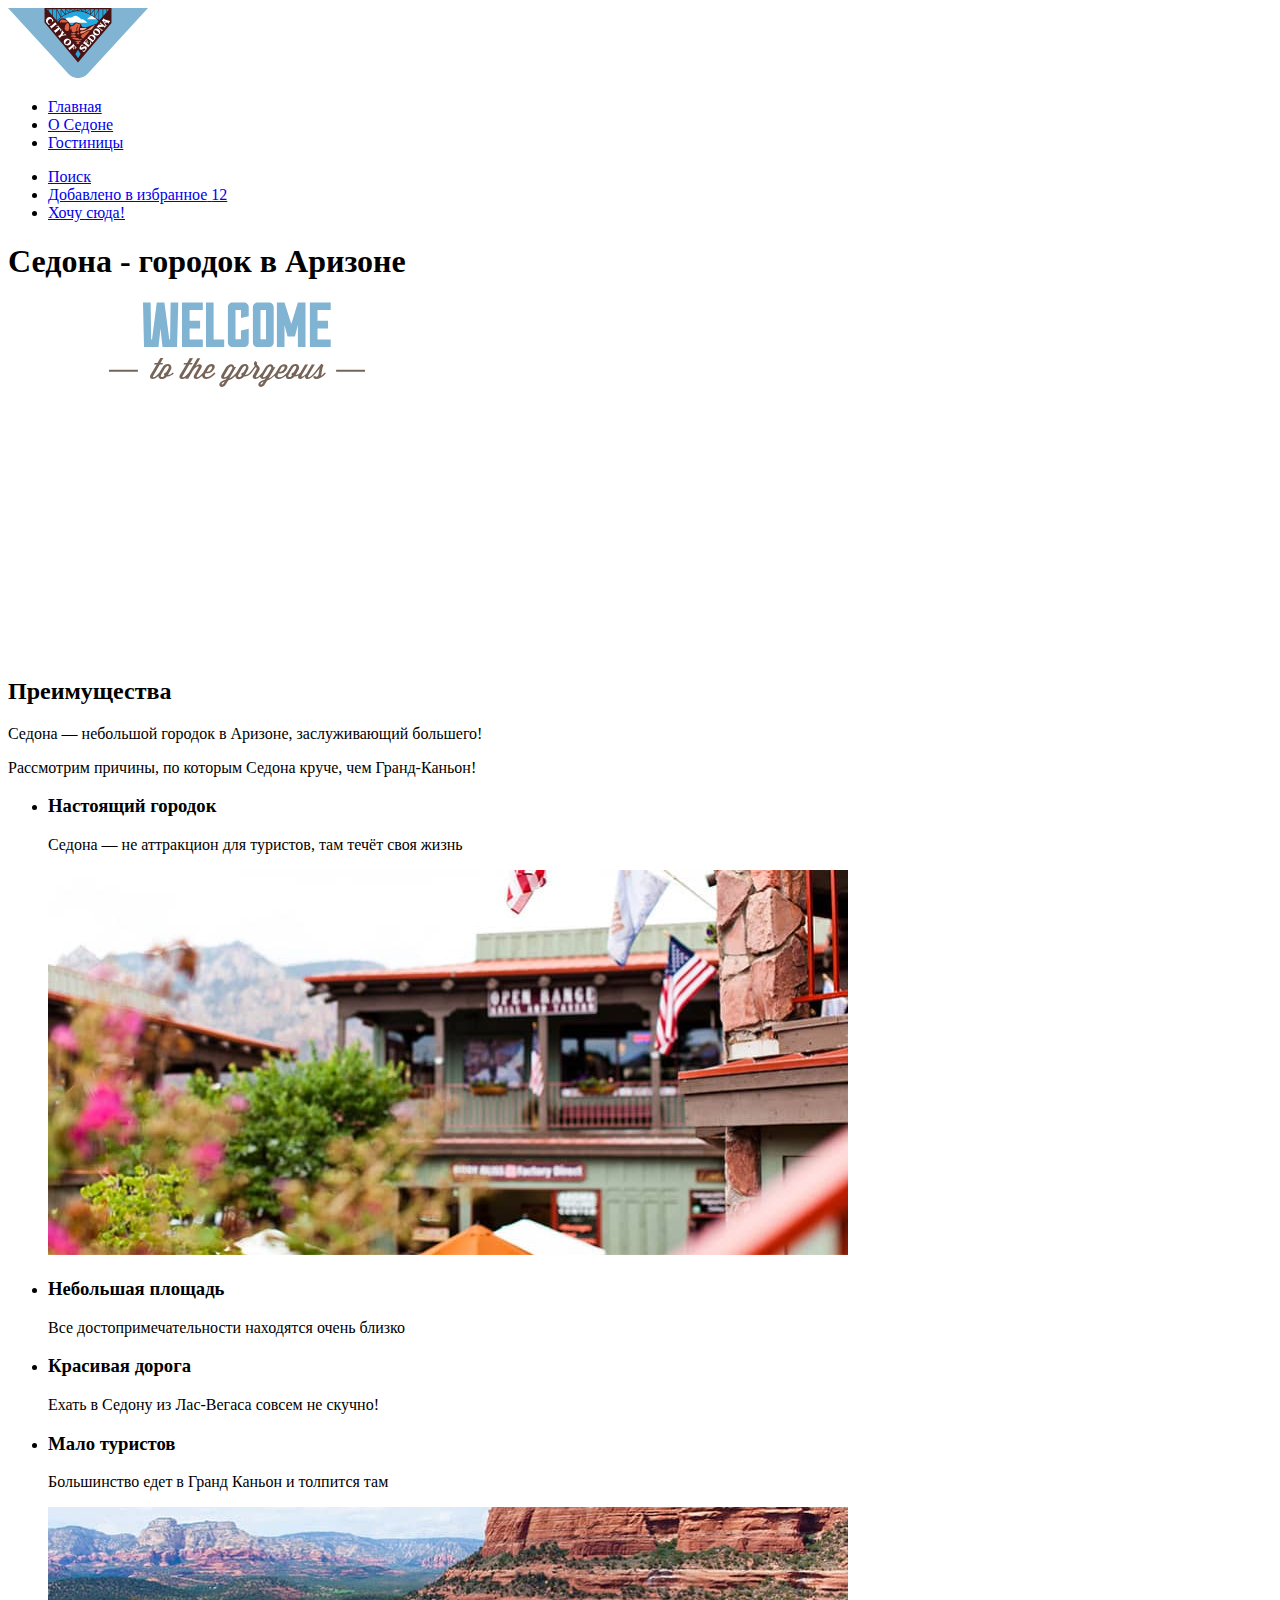
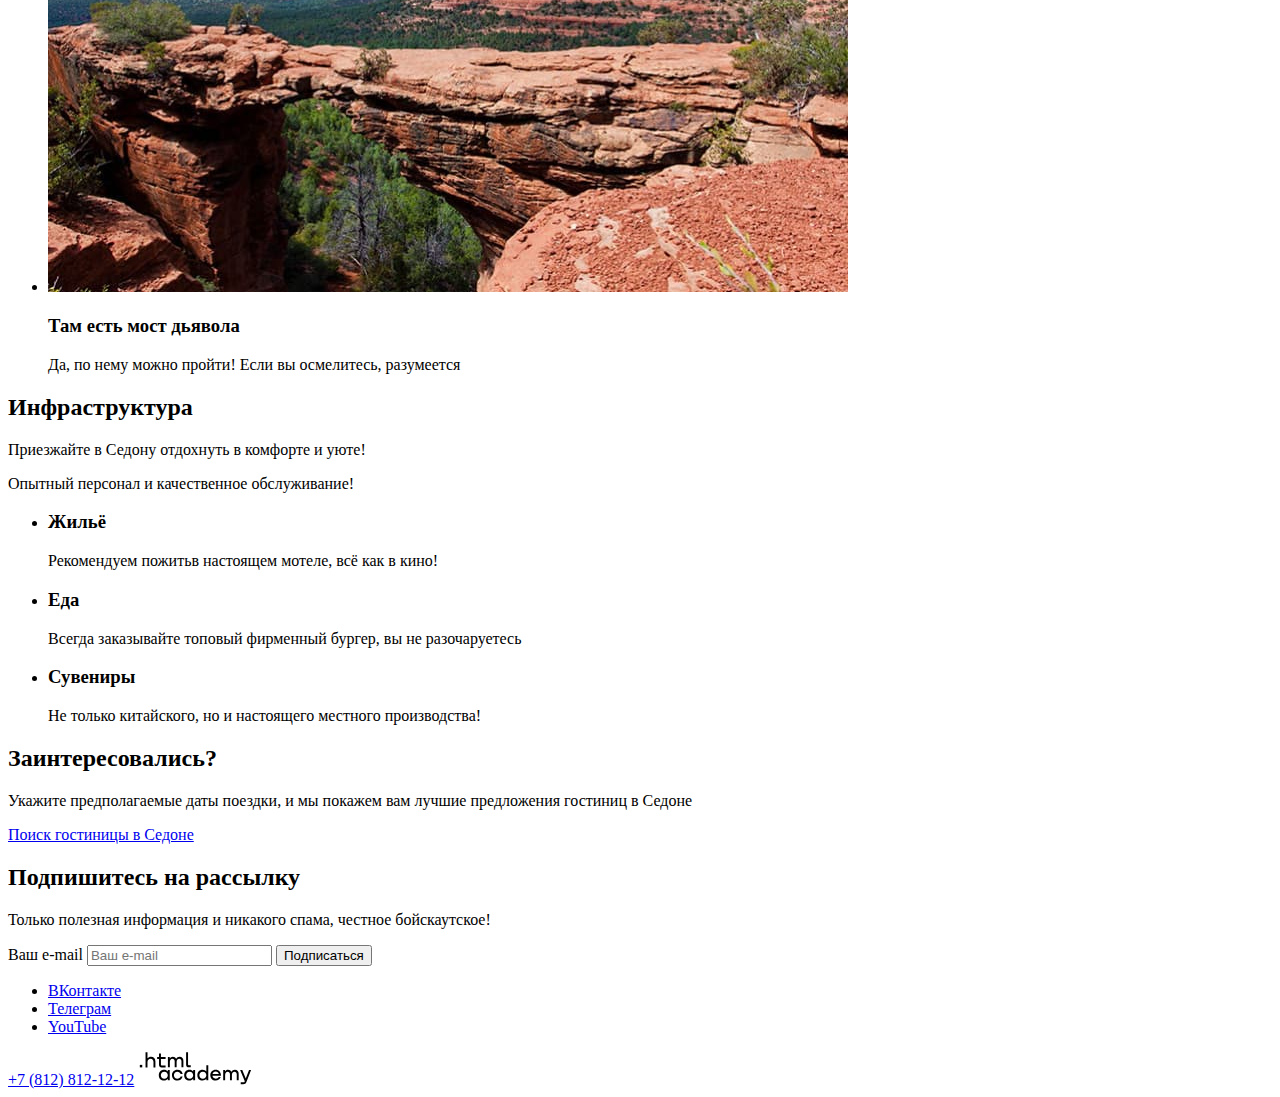
==== index.html @ 32f65b1a "Добавление изображений и исправление ошибок в коде" ====
<!DOCTYPE html>
<html lang="ru">
  <head>
    <meta charset="utf-8">
    <title>HTML Academy: Седона</title>
  </head>
  <body>
    <header class="page-header" data-test="header">
      <nav class="navigation">
        <a class="navigation-logo" href="index.html">
          <img class="page-header-logo" src="images/logo/cityofsedona.svg" width="140" height="70.05" alt="Логотип Седона">
        </a>
        <ul class="navigation-list">
          <li class="navigation-item">
            <a class="navigation-link navigation-link-current" href="#">Главная</a>
          </li>
          <li class="navigation-item">
            <a class="navigation-link" href="#">О Седоне</a>
          </li>
          <li class="navigation-item">
            <a class="navigation-link" href="catalog.html">Гостиницы</a>
          </li>
        </ul>
        <ul class="navigation-list navigation-users">
          <li class="navigation-item">
            <a class="navigation-link" href="#">
              <span class="visually-hidden">Поиск</span></a>
          </li>
          <li class="navigation-item">
            <a class="navigation-link" href="#">
              <span class="visually-hidden">Добавлено в избранное</span>
              <span class="navigation-like">12</span>
            </a>
          </li>
          <li class="navigation-item">
            <a class="button navigation-button" href="#">Хочу сюда!</a>
          </li>
        </ul>
      </nav>
    </header>
    <main class="main-index" data-test="main">
      <section class="hero">
        <h1 class="visually-hidden">Седона - городок в Аризоне</h1>
        <img class="logo" src="images/logo/welcome.svg" width="458" height="352" alt="Welcome to the gorgeous Sedona'Because the Grand Canyon sucks'">
      </section>
      <section class="advantages" data-test="advantages">
        <h2 class="visually-hidden">Преимущества</h2>
        <p class="lead">Седона — небольшой городок в Аризоне, заслуживающий большего!</p>
        <p>Рассмотрим причины, по которым Седона круче, чем Гранд-Каньон!</p>
        <ul class="advantages-list">
          <li class="advantages-item advantages-item-img">
            <h3 class="advantages-title">Настоящий городок</h3>
            <p class="advantages-description">Седона — не аттракцион для туристов, там течёт своя жизнь</p>
            <img class="advantages-img" src="images/main/buildsandmountains.jpg" width="800" height="385" alt="Здания на фоне гор">
          </li>
          <li class="advantages-item">
            <h3 class="advantages-title">Небольшая площадь</h3>
            <p class="advantages-description">Все достопримечательности находятся очень близко</p>
          </li>
          <li class="advantages-item">
            <h3 class="advantages-title">Красивая дорога</h3>
            <p class="advantages-description">Ехать в Седону из Лас-Вегаса совсем не скучно!</p>
          </li>
          <li class="advantages-item">
            <h3 class="advantages-title">Мало туристов</h3>
            <p class="advantages-description">Большинство едет в Гранд Каньон и толпится там</p>
          </li>
          <li class="advantages-item advantages-item-img">
            <img class="advantages-img" src="images/main/devilbridge.jpg" width="800" height="385" alt="Мост дьявола в Седоне">
            <h3 class="advantages-title">Там есть мост дьявола</h3>
            <p class="advantages-description">Да, по нему можно пройти! Если вы осмелитесь, разумеется</p>
          </li>
        </ul>
      </section>
      <section class="infrastructure">
        <h2 class="visually-hidden">Инфраструктура</h2>
        <p class="lead">Приезжайте в Седону отдохнуть в комфорте и уюте!</p>
        <p>Опытный персонал и качественное обслуживание!</p>
        <ul class="infrastructure-list">
          <li class="infrastructure-item">
            <h3 class="infrastructure-title">Жильё</h3>
            <p class="infrastructure-description">Рекомендуем пожитьв настоящем мотеле, всё как в кино!</p>
          </li>
          <li class="infrastructure-item">
            <h3 class="infrastructure-title">Еда</h3>
            <p class="infrastructure-description">Всегда заказывайте топовый фирменный бургер, вы не разочаруетесь</p>
          </li>
          <li class="infrastructure-item">
            <h3 class="infrastructure-title">Сувениры</h3>
            <p class="infrastructure-description">Не только китайского, но и настоящего местного производства!</p>
          </li>
        </ul>
      </section>
      <section class="search-hotel" id="search" data-test="search">
        <h2 class="search-title">Заинтересовались?</h2>
        <p class="search-descripton">Укажите предполагаемые даты поездки, и мы покажем вам лучшие предложения гостиниц в
          Седоне</p>
        <a class="button search-hotel-button" href="#">Поиск гостиницы в Седоне</a>
      </section>
      <section class="newsletter" data-test="subscribe">
        <h2 class="newsletter-title">Подпишитесь на рассылку</h2>
        <p class="newsletter-description">Только полезная информация и никакого спама, честное бойскаутское!</p>
        <form class="newsletter-form" action="#" method="post">
          <label class="visually-hidden" for="newsletter-email">Ваш e-mail</label>
          <input class="field" placeholder="Ваш e-mail" type="email" name="newsletter-email" id="newsletter-email"
            required>
          <button class="button newsletter-button" type="submit"> Подписаться
          </button>
        </form>
      </section>
    </main>
    <footer class="page-footer" data-test="footer">
      <ul class="social-list">
        <li class="social-item">
          <a class="button" href="https://vk.com/htmlacademy">
            <span class="visually-hidden">ВКонтакте</span>
          </a>
        </li>
        <li class="social-item">
          <a class="button" href="https://t.me/htmlacademy">
            <span class="visually-hidden">Телеграм</span>
          </a>
        </li>
        <li class="social-item">
          <a class="button" href="https://www.youtube.com/user/htmlacademyru">
            <span class="visually-hidden">YouTube</span>
          </a>
        </li>
      </ul>
      <a class="number-phone" href="tel:88128121212">+7 (812) 812-12-12</a>
      <a href="https://htmlacademy.ru/"><img class="logo-img" src="images/HTML Academy.svg" width="114.9" height="32.9" alt="Логотип html academy"></a>
    </footer>
  </body>
</html>
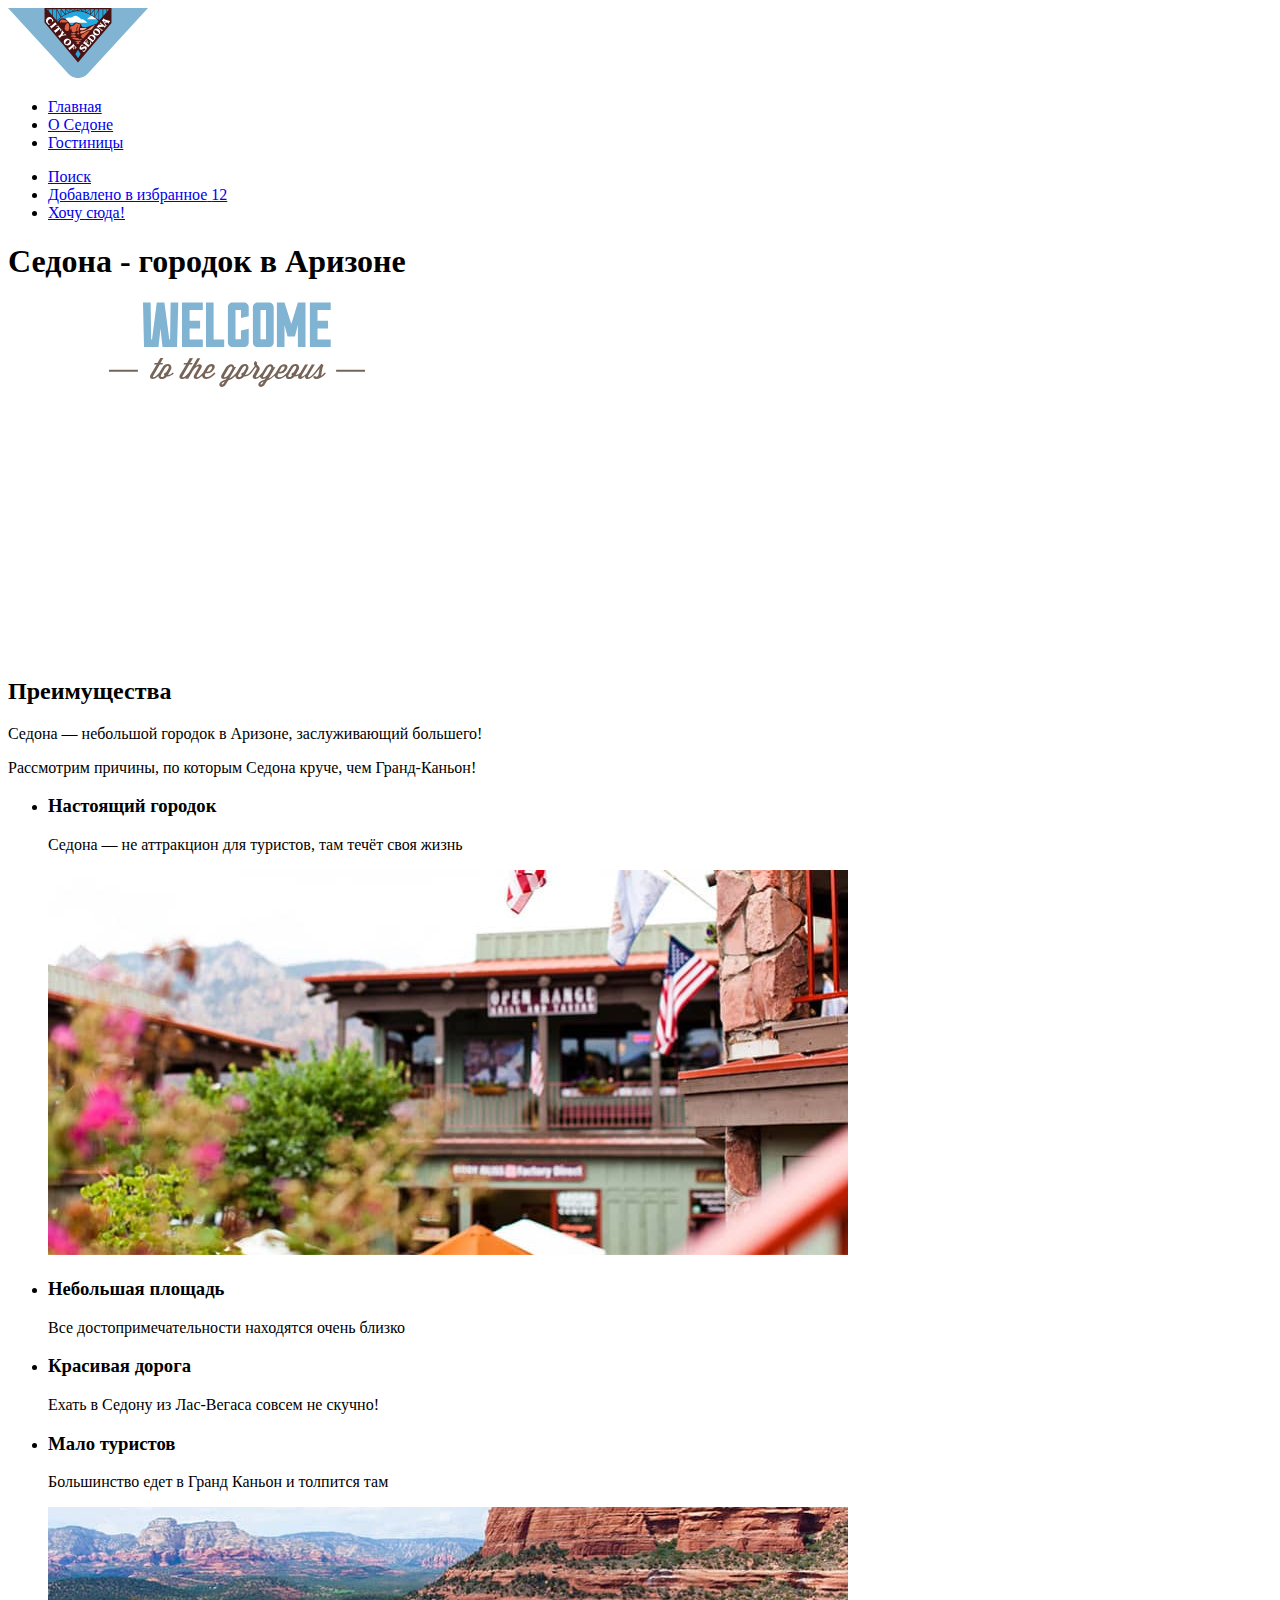
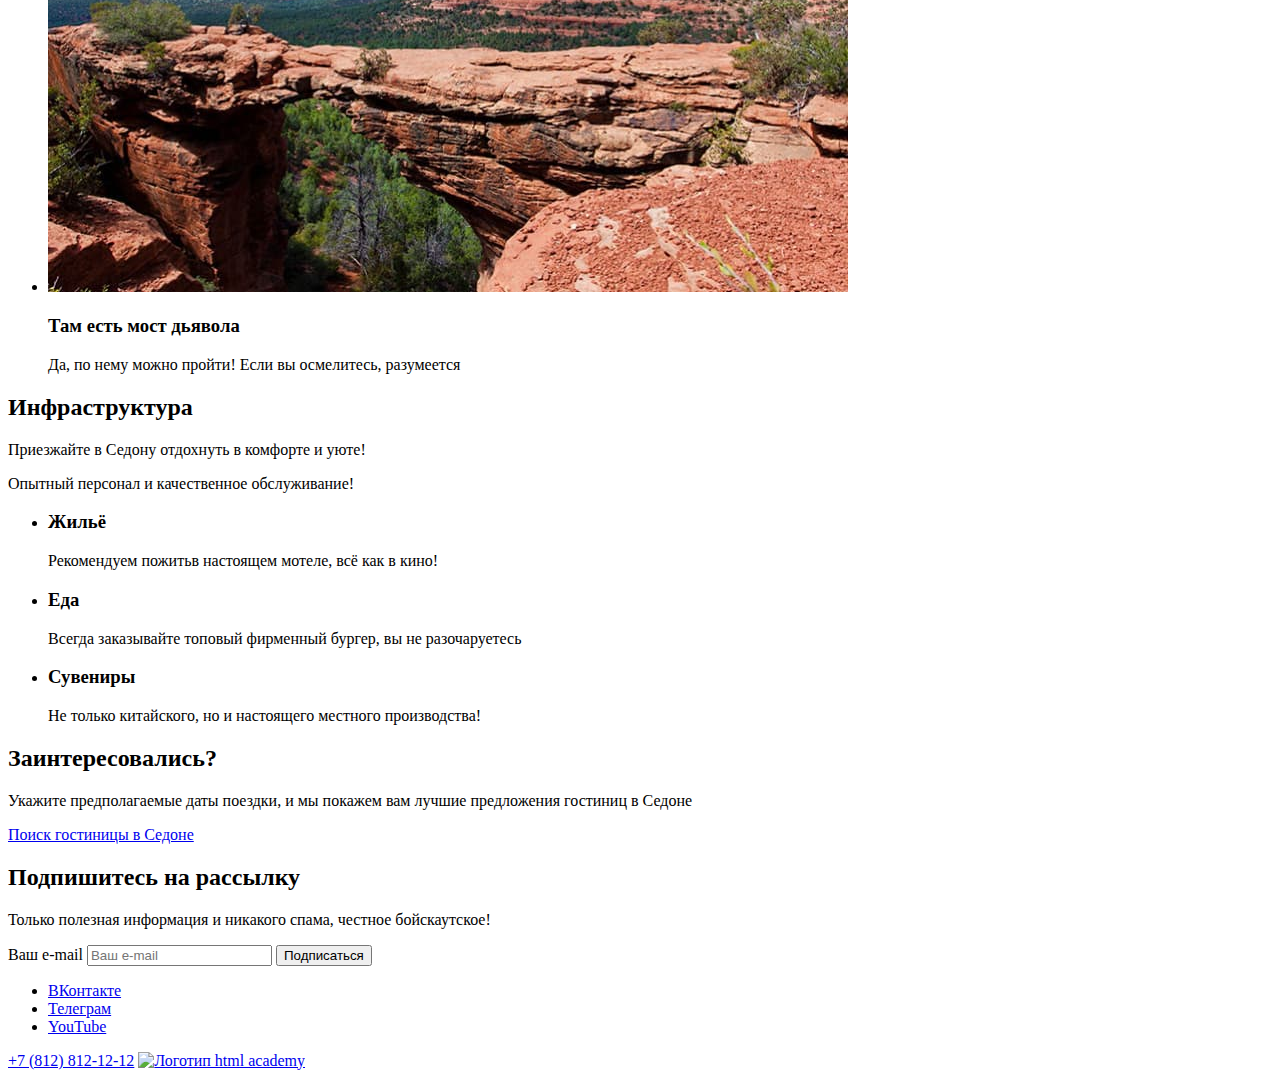
==== commit d8ebb4c9: "исправление наименования изображений в коде" ====
--- a/index.html
+++ b/index.html
@@ -8,7 +8,7 @@
     <header class="page-header" data-test="header">
       <nav class="navigation">
         <a class="navigation-logo" href="index.html">
-          <img class="page-header-logo" src="images/logo/cityofsedona.svg" width="140" height="70.05" alt="Логотип Седона">
+          <img class="page-header-logo" src="images/logo/cityofsedona.svg" width="140" height="70" alt="Логотип Седона">
         </a>
         <ul class="navigation-list">
           <li class="navigation-item">
@@ -128,7 +128,7 @@
         </li>
       </ul>
       <a class="number-phone" href="tel:88128121212">+7 (812) 812-12-12</a>
-      <a href="https://htmlacademy.ru/"><img class="logo-img" src="images/HTML Academy.svg" width="114.9" height="32.9" alt="Логотип html academy"></a>
+      <a href="https://htmlacademy.ru/"><img class="logo-img" src="images/html academy.svg" width="115" height="33" alt="Логотип html academy"></a>
     </footer>
   </body>
 </html>
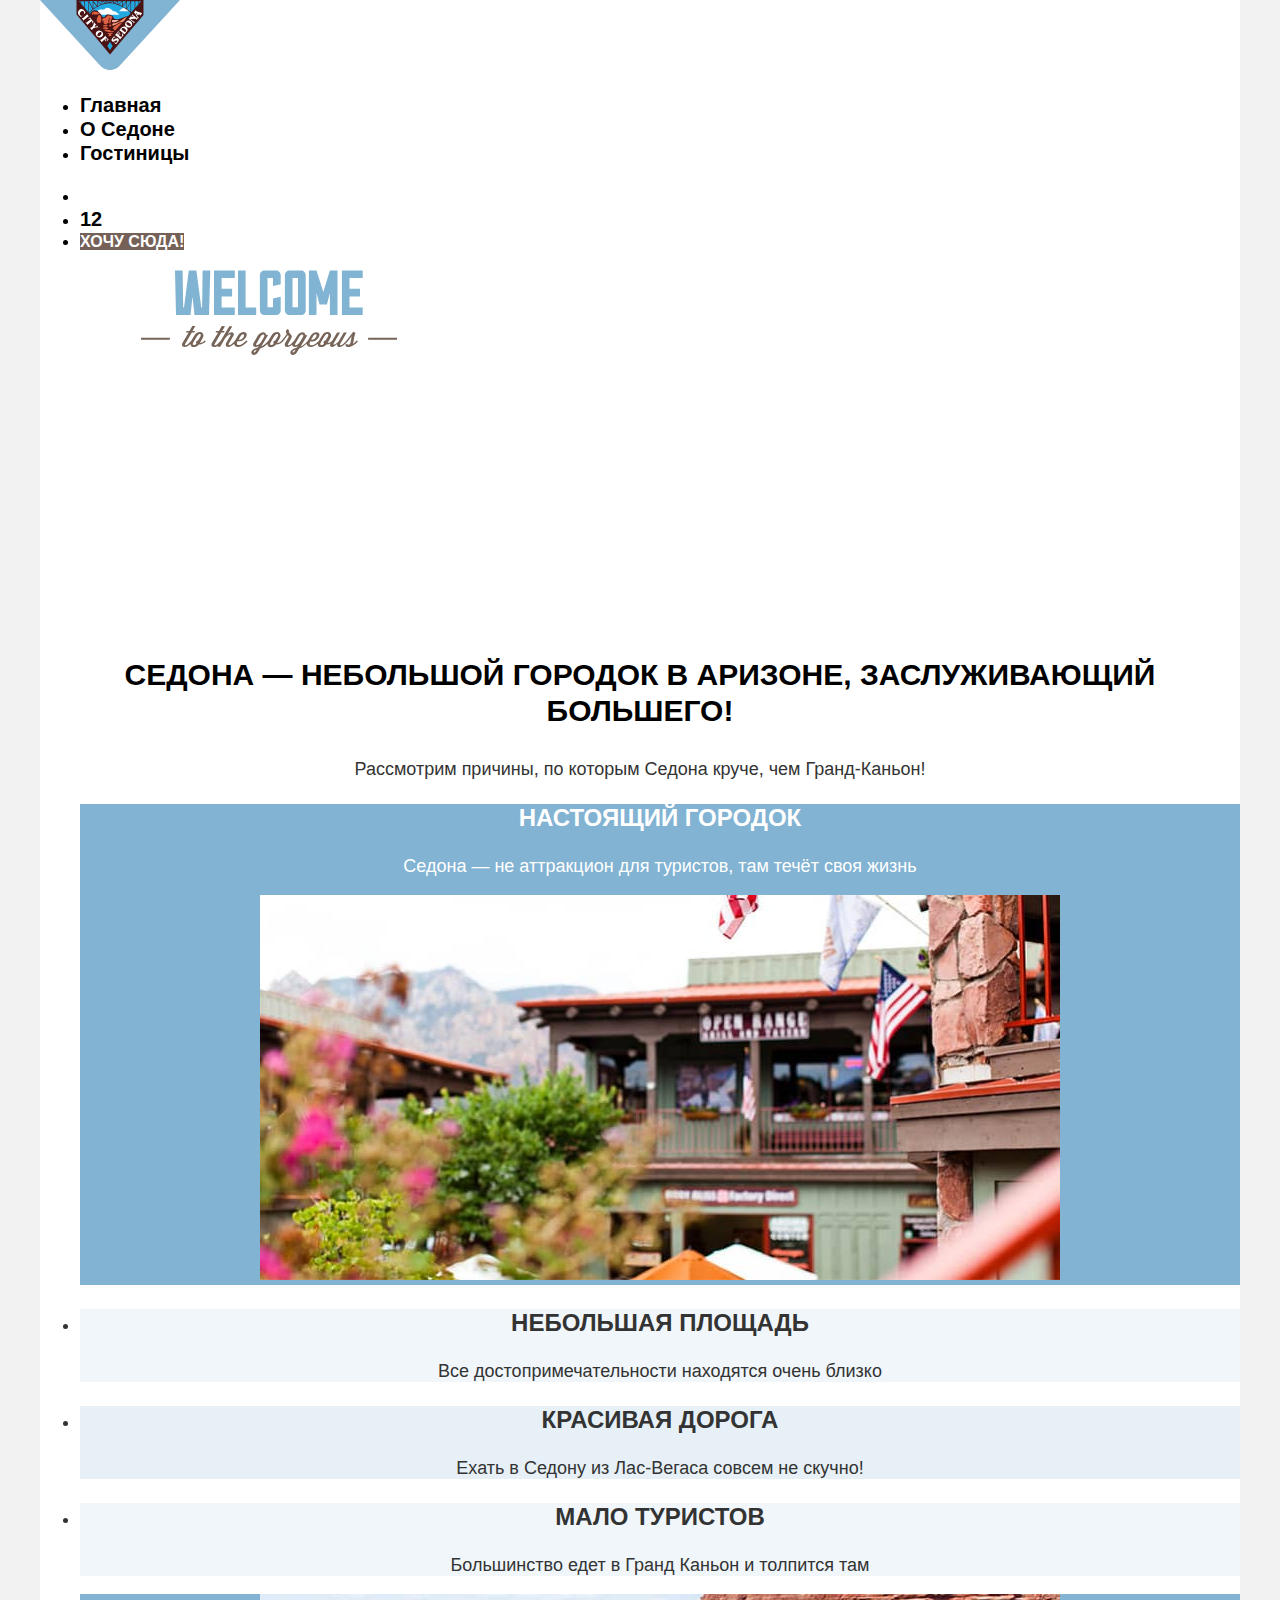
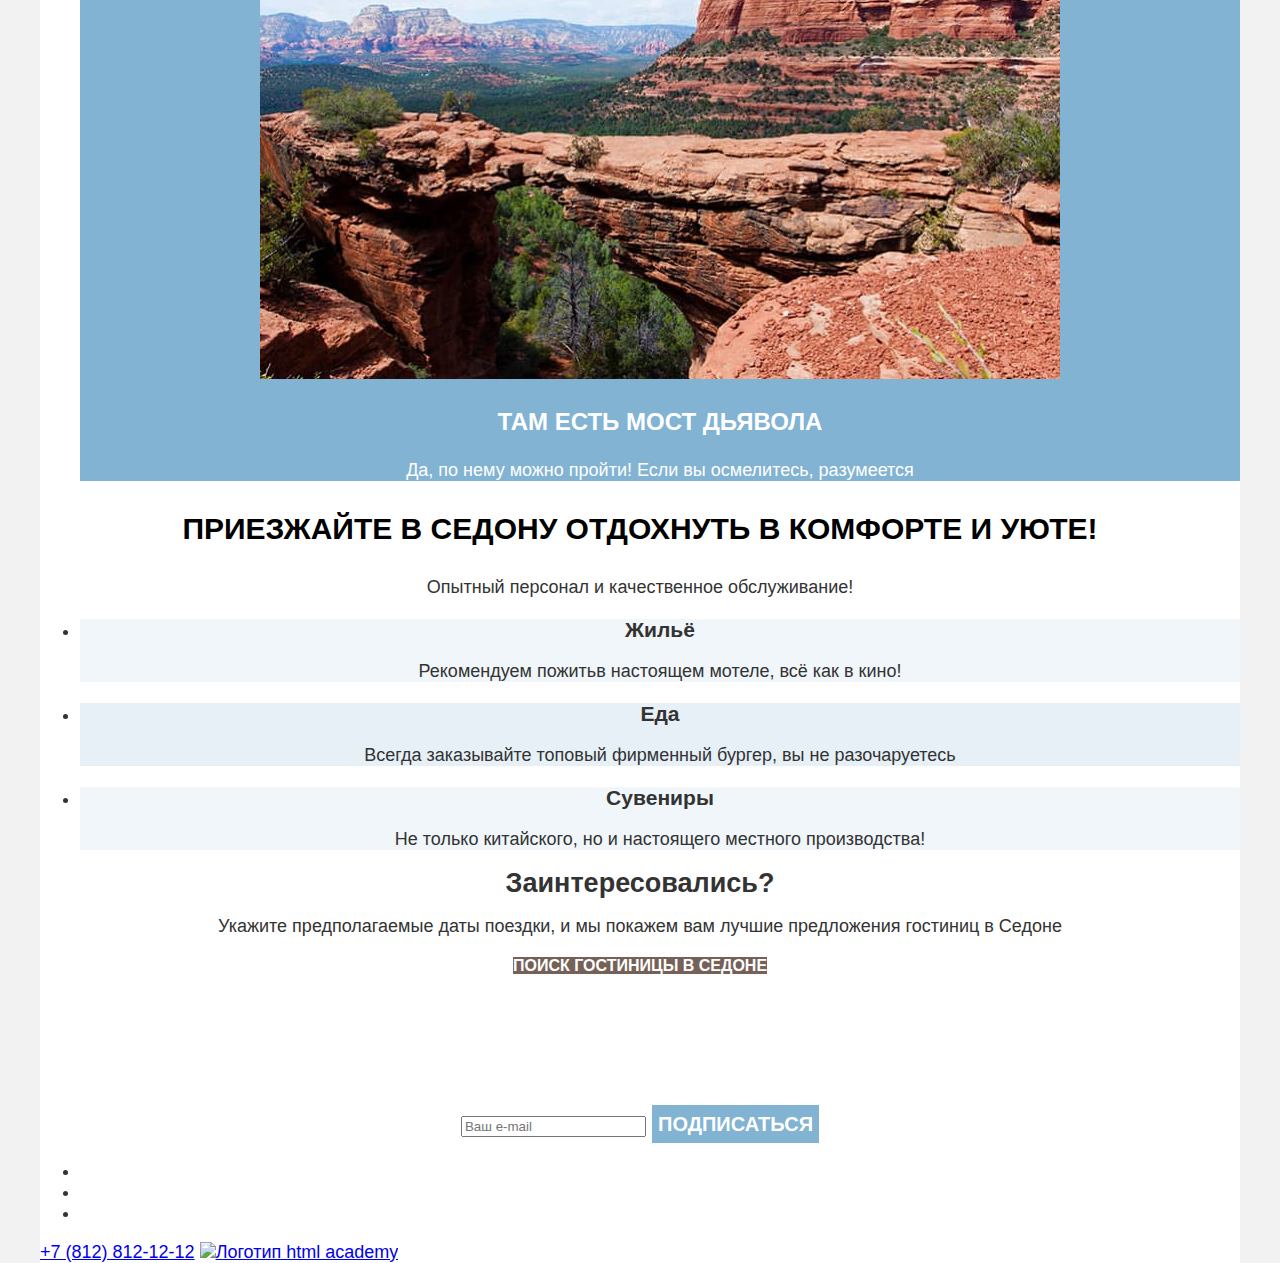
==== commit 78beb483: "Добавлены исправления в стили" ====
--- a/index.html
+++ b/index.html
@@ -3,8 +3,10 @@
   <head>
     <meta charset="utf-8">
     <title>HTML Academy: Седона</title>
+    <link rel="stylesheet" href="styles/style.css">
   </head>
   <body>
+    <div class="container">
     <header class="page-header" data-test="header">
       <nav class="navigation">
         <a class="navigation-logo" href="index.html">
@@ -12,7 +14,7 @@
         </a>
         <ul class="navigation-list">
           <li class="navigation-item">
-            <a class="navigation-link navigation-link-current" href="#">Главная</a>
+            <a class="navigation-link navigation-link-current" href="index.html">Главная</a>
           </li>
           <li class="navigation-item">
             <a class="navigation-link" href="#">О Седоне</a>
@@ -97,8 +99,8 @@
           Седоне</p>
         <a class="button search-hotel-button" href="#">Поиск гостиницы в Седоне</a>
       </section>
-      <section class="newsletter" data-test="subscribe">
-        <h2 class="newsletter-title">Подпишитесь на рассылку</h2>
+      <section class="newsletter newsletter-images" data-test="subscribe">
+        <h2 class="newsletter-title ">Подпишитесь на рассылку</h2>
         <p class="newsletter-description">Только полезная информация и никакого спама, честное бойскаутское!</p>
         <form class="newsletter-form" action="#" method="post">
           <label class="visually-hidden" for="newsletter-email">Ваш e-mail</label>
@@ -130,5 +132,6 @@
       <a class="number-phone" href="tel:88128121212">+7 (812) 812-12-12</a>
       <a href="https://htmlacademy.ru/"><img class="logo-img" src="images/html academy.svg" width="115" height="33" alt="Логотип html academy"></a>
     </footer>
+  </div>
   </body>
 </html>
--- a/styles/style.css
+++ b/styles/style.css
@@ -0,0 +1,460 @@
+@font-face {
+  font-family: "PT Sans";
+  font-style: normal;
+  font-weight: 400;
+  src: url(../fonts/ptsans-400.woff2) format("woff2");
+  font-display: swap;
+}
+
+@font-face {
+  font-family: "PT Sans";
+  font-style: normal;
+  font-weight: 700;
+  src: url(../fonts/ptsans-700.woff2) format("woff2");
+  font-display: swap;
+}
+
+html {
+  height: 100%;
+}
+
+body {
+  font-family: "PT Sans", sans-serif;
+  margin: 0;
+  font-size: 18px;
+  line-height: 21px;
+  color: #333333;
+  background-color: #F2F2F2;
+}
+
+.container {
+  background-color: #FFFFFF;
+  margin: 0 auto;
+  width: 1200px;
+  display: flex;
+  flex-direction: column;
+  min-height: 100%;
+}
+
+.visually-hidden{
+  display: none;
+}
+
+.main-container {
+  flex-grow: 1;
+}
+
+.page-header {
+  color: #000000;
+}
+
+.navigation-link {
+  font-size: 20px;
+  line-height: 24px;
+  font-weight: 700;
+  text-align: center;
+  text-decoration: none;
+  color: inherit;
+}
+
+
+.hero {
+  color:#333333;
+  background-color: #FFFFFF;
+  background-image: url("../images/main/index-background.jpg");
+  background-size: 100% auto;
+  background-repeat: no-repeat;
+}
+
+.advantages-list {
+  text-align: center;
+}
+
+.advantages-title {
+  font-size: 24px;
+  line-height: 28px;
+  font-weight: 700;
+  text-transform: uppercase;
+}
+
+.lead {
+  font-size: 30px;
+  line-height: 36px;
+  font-weight: 700;
+  text-align: center;
+  color: #000000;
+  text-transform: uppercase;
+}
+
+.advantages {
+  text-align: center;
+}
+
+
+.advantages-item:nth-child(even) {
+  background-color: #83B3D31F;
+}
+
+.advantages-item:nth-child(3n) {
+  background-color: #83B3D333;
+}
+
+.advantages-item-img {
+  color:#FFFFFF;
+  background-color: #82B3D3;
+}
+
+.advantages-title {
+  text-transform: uppercase;
+}
+
+.infrastructure {
+  text-align: center;
+}
+
+.infrastructure-item:nth-child(odd) {
+  background-color: #83B3D31F;
+}
+
+.infrastructure-item:nth-child(even) {
+  background-color: #83B3D333;
+}
+
+.search-hotel {
+  text-align: center;
+}
+
+.search-hotel-button {
+  font-size: 20px;
+  line-height: 36px;
+  font-weight: 700;
+  text-align: center;
+  color: #FFFFFF;
+  background-color: #756157;
+  text-decoration: none;
+  text-transform: uppercase;
+}
+
+.newsletter {
+  color: #000000;
+  font-size: 22px;
+  line-height: 26px;
+  font-weight: 400;
+  text-align: center;
+  }
+
+.newsletter-images {
+  color: #FFFFFF;
+  background-color: #FFFFFF;
+  background-image: url("../images/main/subscribe.jpg");
+  background-size: 100% auto;
+  background-repeat: no-repeat;
+}
+
+.button {
+  font-size: 16px;
+  line-height: 20px;
+  font-weight: 700;
+  text-align: center;
+  text-transform: uppercase;
+  color: #FFFFFF;
+  background-color: #756157;
+  text-decoration: none;
+}
+
+.newsletter-button {
+  font-family: "PT Sans", sans-serif;
+  font-size: 20px;
+  line-height: 36px;
+  font-weight: 700;
+  text-align: center;
+  color: #FFFFFF;
+  background-color: #82B3D3;
+  text-decoration: none;
+  border: #82B3D3;
+  text-transform: uppercase;
+}
+
+.main-inner {
+  background-image: url("../images/main/blurheadersedona.jpg");
+  background-color: #FFFFFF;
+  background-size: 100% auto;
+  background-repeat: no-repeat;
+}
+
+.inner-header-title {
+  font-size: 60px;
+  line-height: 78px;
+  font-weight: 700;
+  text-align: left;
+  color: #FFFFFF;
+}
+
+.breadcrumbs {
+  font-size: 16px;
+  color: #FFFFFF;
+}
+
+.catalog-filter-title {
+  font-size: 20px;
+  line-height: 24px;
+  font-weight: 700;
+  color: #FFFFFF;
+}
+
+.catalog-filter-list {
+  line-height: 23px;
+  font-weight: 400;
+  color: #FFFFFF;
+}
+
+.catalog-button-submit {
+  font-family: "PT Sans", sans-serif;
+  font-size: 16px;
+  line-height: 20px;
+  font-weight: 700;
+  text-align: center;
+  color: #FFFFFF;
+  background-color: #82B3D3;
+  text-transform: uppercase;
+  border: 0;
+}
+
+.catalog-button-reset {
+  font-family: "PT Sans", sans-serif;
+  background: none;
+  border: 0px;
+}
+
+.select-control {
+  font-family: "PT Sans", sans-serif;
+  font-size: 18px;
+  line-height: 21px;
+  font-weight: 400;
+  color: #333333;
+  background-color: #FFFFFF;
+}
+
+.catalog-products-title {
+  font-size: 30px;
+  line-height: 36px;
+  font-weight: 700;
+  color: #000000;
+  text-transform: uppercase;
+}
+
+.product-card-link {
+  font-size: 24px;
+  line-height: 28px;
+  font-weight: 700;
+  color: #000000;
+  text-decoration: none;
+}
+
+.product-card-button {
+  font-size: 16px;
+  line-height: 20px;
+  font-weight: 700;
+  text-align: center;
+  text-transform: uppercase;
+  color: #FFFFFF;
+  background-color: #756157;
+  text-decoration: none;
+}
+
+.button-favorite {
+  font-family: "PT Sans", sans-serif;
+  font-size: 16px;
+  line-height: 20px;
+  font-weight: 700;
+  text-align: center;
+  text-transform: uppercase;
+  color: #FFFFFF;
+  background-color: #82B3D3;
+  text-decoration: none;
+  border: 0;
+}
+
+.product-card-rating {
+  font-size: 16px;
+  line-height: 20px;
+  text-transform: uppercase;
+  text-align: right;
+  background-color: #F2F2F2;
+  text-decoration: none;
+  border: 0;
+}
+
+.pagination-link {
+  color: #ffffff;
+  background-color: #82B3D3;
+  text-decoration: none;
+  font-size: 20px;
+  line-height: 36px;
+  font-weight: 700;
+}
+
+.pagination-dots {
+  color: #FFFFFF;
+  background-color: #82B3D3;
+}
+
+.pagination-current {
+  color: #000000;
+  background-color: #F2F2F2;
+}
+
+.newsletter-images {
+  color: #FFFFFF;
+  background-color: #FFFFFF;
+  background-image: url("../images/main/subscribe.jpg");
+  background-size: 100% auto;
+  background-repeat: no-repeat;
+}
+
+.button {
+  font-size: 16px;
+  line-height: 20px;
+  font-weight: 700;
+  text-align: center;
+  text-transform: uppercase;
+  color: #FFFFFF;
+  background-color: #756157;
+  text-decoration: none;
+}
+
+.newsletter-button {
+  font-size: 20px;
+  line-height: 36px;
+  font-weight: 700;
+  text-align: center;
+  color: #FFFFFF;
+  background-color: #82B3D3;
+  text-decoration: none;
+  border: #82B3D3;
+  text-transform: uppercase;
+}
+
+.main-inner {
+  background-image: url("../images/main/blurheadersedona.jpg");
+  background-color: #FFFFFF;
+  background-size: 100% auto;
+  background-repeat: no-repeat;
+}
+
+.inner-header-title {
+  font-size: 60px;
+  line-height: 78px;
+  font-weight: 700;
+  text-align: left;
+  color: #FFFFFF;
+}
+
+.breadcrumbs {
+  font-size: 16px;
+  color: #FFFFFF;
+}
+
+.catalog-filter-title {
+  font-size: 20px;
+  line-height: 24px;
+  font-weight: 700;
+  color: #FFFFFF;
+}
+
+.catalog-filter-list {
+  line-height: 23px;
+  font-weight: 400;
+  color: #FFFFFF;
+}
+
+.catalog-button-submit {
+  font-size: 16px;
+  line-height: 20px;
+  font-weight: 700;
+  text-align: center;
+  color: #FFFFFF;
+  background-color: #82B3D3;
+  text-transform: uppercase;
+  border: 0;
+}
+
+.catalog-button-reset {
+  font-size: 16px;
+  line-height: 20px;
+  font-weight: 700;
+  text-align: center;
+  color: #FFFFFF;
+  text-transform: uppercase;
+  background: none;
+  border: 0px;
+}
+
+.select-control {
+  font-size: 18px;
+  line-height: 21px;
+  font-weight: 400;
+  color: #333333;
+  background-color: #FFFFFF;
+}
+
+.catalog-products-title {
+  font-size: 30px;
+  line-height: 36px;
+  font-weight: 700;
+  color: #000000;
+  text-transform: uppercase;
+}
+
+.product-card-link {
+  font-size: 24px;
+  line-height: 28px;
+  font-weight: 700;
+  color: #000000;
+  text-decoration: none;
+}
+
+.product-card-button {
+  font-size: 16px;
+  line-height: 20px;
+  font-weight: 700;
+  text-align: center;
+  text-transform: uppercase;
+  color: #FFFFFF;
+  background-color: #756157;
+  text-decoration: none;
+}
+
+.button-favorite {
+  background-color: #82B3D3;
+  text-decoration: none;
+  border: 0;
+}
+
+.product-card-rating {
+  text-align: right;
+  background-color: #F2F2F2;
+}
+
+.pagination {
+  background-color: #ffffff;
+}
+
+.pagination-link {
+  color: #ffffff;
+  background-color: #82B3D3;
+  text-decoration: none;
+  font-size: 20px;
+  line-height: 36px;
+  font-weight: 700;
+}
+
+.pagination-dots {
+  color: #ffffff;
+  background-color: #82B3D3;
+}
+
+.pagination-current {
+  color: #000000;
+  background-color: #F2F2F2;
+}
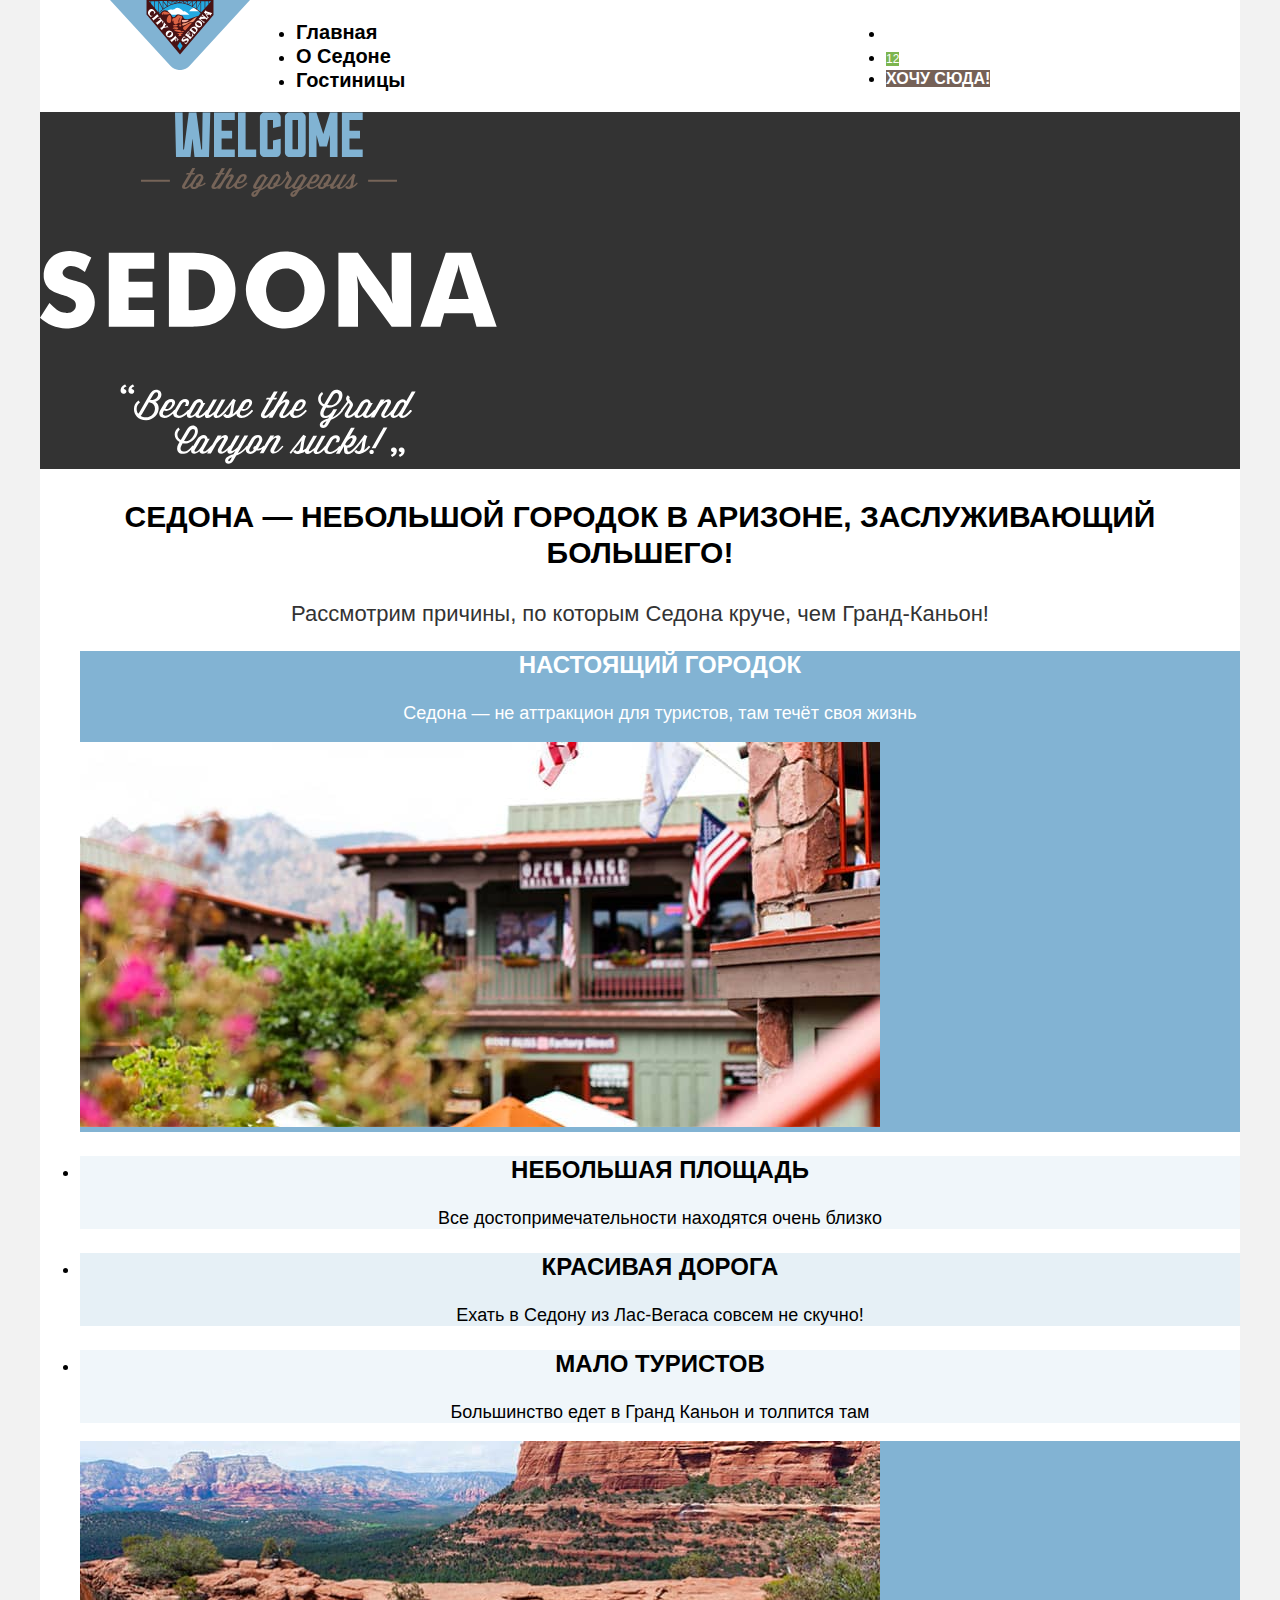
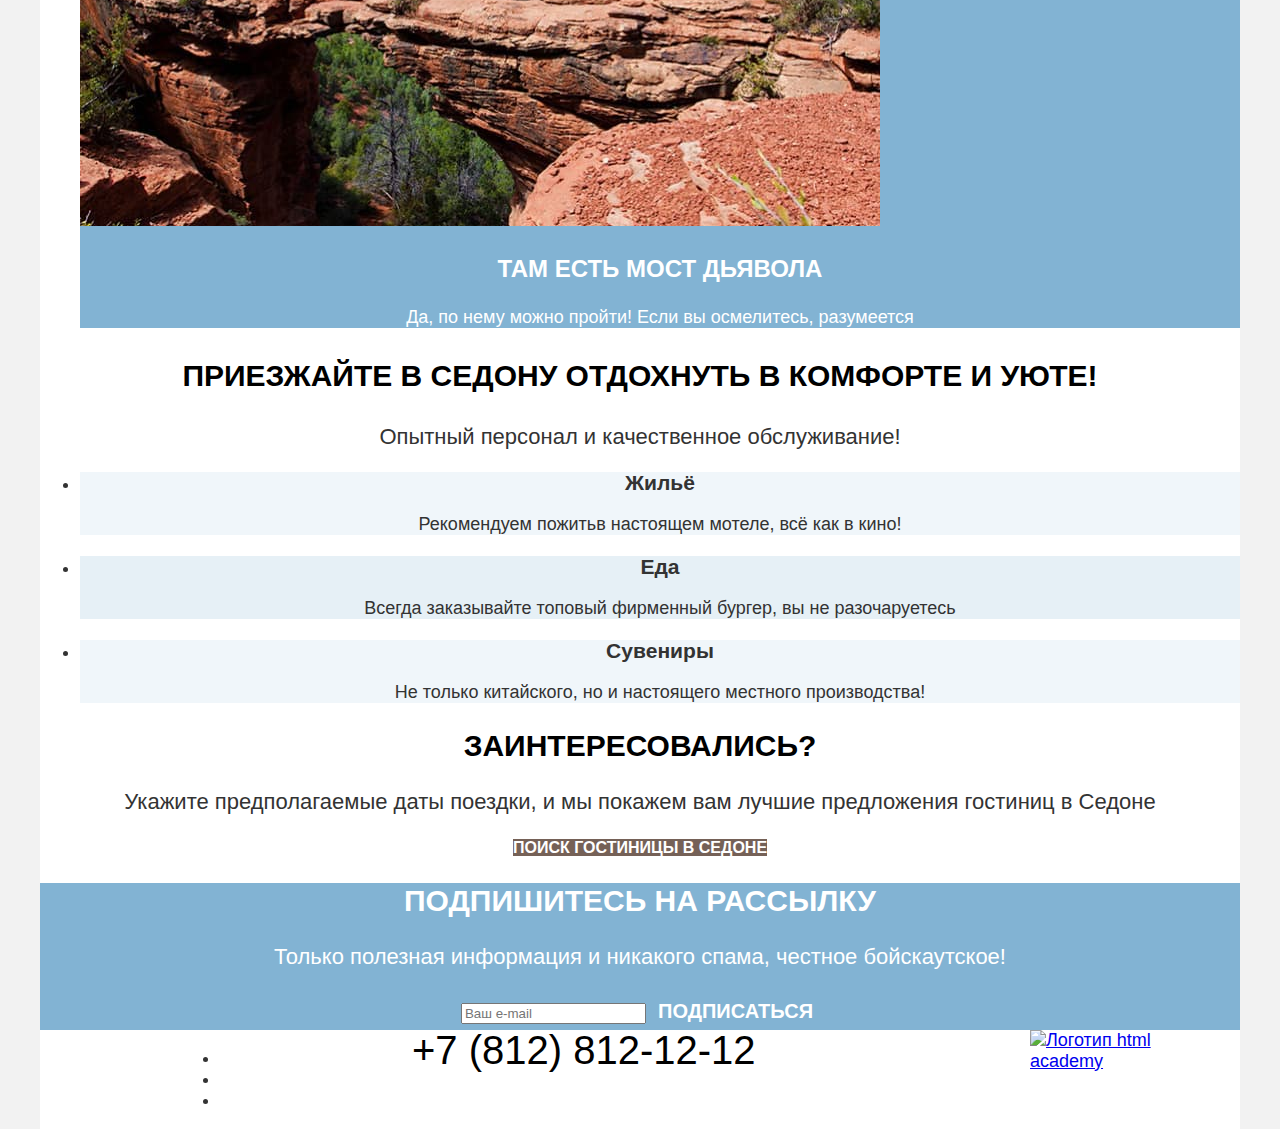
==== commit 67e0715c: "Сетка страниц и крупных блоков на флексах" ====
--- a/index.html
+++ b/index.html
@@ -48,7 +48,7 @@
       <section class="advantages" data-test="advantages">
         <h2 class="visually-hidden">Преимущества</h2>
         <p class="lead">Седона — небольшой городок в Аризоне, заслуживающий большего!</p>
-        <p>Рассмотрим причины, по которым Седона круче, чем Гранд-Каньон!</p>
+        <p class="title-text">Рассмотрим причины, по которым Седона круче, чем Гранд-Каньон!</p>
         <ul class="advantages-list">
           <li class="advantages-item advantages-item-img">
             <h3 class="advantages-title">Настоящий городок</h3>
@@ -77,7 +77,7 @@
       <section class="infrastructure">
         <h2 class="visually-hidden">Инфраструктура</h2>
         <p class="lead">Приезжайте в Седону отдохнуть в комфорте и уюте!</p>
-        <p>Опытный персонал и качественное обслуживание!</p>
+        <p class="title-text">Опытный персонал и качественное обслуживание!</p>
         <ul class="infrastructure-list">
           <li class="infrastructure-item">
             <h3 class="infrastructure-title">Жильё</h3>
@@ -94,13 +94,13 @@
         </ul>
       </section>
       <section class="search-hotel" id="search" data-test="search">
-        <h2 class="search-title">Заинтересовались?</h2>
-        <p class="search-descripton">Укажите предполагаемые даты поездки, и мы покажем вам лучшие предложения гостиниц в
+        <h2 class="lead search-title">Заинтересовались?</h2>
+        <p class="title-text">Укажите предполагаемые даты поездки, и мы покажем вам лучшие предложения гостиниц в
           Седоне</p>
         <a class="button search-hotel-button" href="#">Поиск гостиницы в Седоне</a>
       </section>
       <section class="newsletter newsletter-images" data-test="subscribe">
-        <h2 class="newsletter-title ">Подпишитесь на рассылку</h2>
+        <h2 class="newsletter-title">Подпишитесь на рассылку</h2>
         <p class="newsletter-description">Только полезная информация и никакого спама, честное бойскаутское!</p>
         <form class="newsletter-form" action="#" method="post">
           <label class="visually-hidden" for="newsletter-email">Ваш e-mail</label>
@@ -130,7 +130,7 @@
         </li>
       </ul>
       <a class="number-phone" href="tel:88128121212">+7 (812) 812-12-12</a>
-      <a href="https://htmlacademy.ru/"><img class="logo-img" src="images/html academy.svg" width="115" height="33" alt="Логотип html academy"></a>
+      <a class="logo-img" href="https://htmlacademy.ru/"><img class="logo-img" src="images/html academy.svg" width="115" height="33" alt="Логотип html academy"></a>
     </footer>
   </div>
   </body>
--- a/styles/style.css
+++ b/styles/style.css
@@ -21,6 +21,7 @@
 body {
   font-family: "PT Sans", sans-serif;
   margin: 0;
+  height: 100%;
   font-size: 18px;
   line-height: 21px;
   color: #333333;
@@ -36,16 +37,37 @@
   min-height: 100%;
 }
 
+.main-index {
+  flex-grow: 1;
+}
+
 .visually-hidden{
   display: none;
 }
 
-.main-container {
-  flex-grow: 1;
-}
-
 .page-header {
   color: #000000;
+}
+
+.navigation {
+  display: flex;
+  width: 1200px;
+  margin: 0 auto;
+}
+
+.navigation-logo {
+  margin-left: 70px;
+}
+
+.navigation-list {
+  margin: 0 30px;
+  padding: 20px 16px;
+  width: 439px;
+}
+
+.navigation-users {
+  max-width: 308px;
+  margin-left: auto;
 }
 
 .navigation-link {
@@ -57,58 +79,68 @@
   color: inherit;
 }
 
-
 .hero {
   color:#333333;
-  background-color: #FFFFFF;
+  background-color: #333333;
   background-image: url("../images/main/index-background.jpg");
   background-size: 100% auto;
   background-repeat: no-repeat;
 }
 
-.advantages-list {
-  text-align: center;
+
+.lead {
+  font-size: 30px;
+  line-height: 36px;
+  font-weight: 700;
+  text-align: center;
+  color: #000000;
+  text-transform: uppercase;
+}
+
+.title-text {
+  text-align: center;
+  font-size: 22px;
+  line-height: 26px;
+  font-weight: 400;
+}
+
+.navigation-like {
+  background-color: #7DB54F;
+  color: #FFFFFF;
+  font-size: 12px;
+  line-height: 10px;
+  font-weight: 400;
+}
+
+
+.advantages-item-img {
+  color:#FFFFFF;
+  background-color: #82B3D3;
 }
 
 .advantages-title {
+  text-align: center;
   font-size: 24px;
   line-height: 28px;
   font-weight: 700;
   text-transform: uppercase;
 }
 
-.lead {
-  font-size: 30px;
-  line-height: 36px;
-  font-weight: 700;
-  text-align: center;
-  color: #000000;
-  text-transform: uppercase;
-}
-
-.advantages {
-  text-align: center;
-}
-
+.advantages-description {
+  text-align: center;
+}
 
 .advantages-item:nth-child(even) {
   background-color: #83B3D31F;
+  color: #000000;
 }
 
 .advantages-item:nth-child(3n) {
   background-color: #83B3D333;
-}
-
-.advantages-item-img {
-  color:#FFFFFF;
-  background-color: #82B3D3;
-}
-
-.advantages-title {
-  text-transform: uppercase;
-}
-
-.infrastructure {
+  color: #000000;
+}
+
+.infrastructure-list {
   text-align: center;
 }
 
@@ -143,9 +175,16 @@
   text-align: center;
   }
 
+.newsletter-title {
+  font-size: 30px;
+  line-height: 36px;
+  font-weight: 700;
+  text-transform: uppercase;
+  }
+
 .newsletter-images {
   color: #FFFFFF;
-  background-color: #FFFFFF;
+  background-color: #82B3D3;
   background-image: url("../images/main/subscribe.jpg");
   background-size: 100% auto;
   background-repeat: no-repeat;
@@ -175,11 +214,44 @@
   text-transform: uppercase;
 }
 
+.page-footer {
+  display: flex;
+  width: 1060px;
+  margin: 0 auto;
+}
+
+.social-list {
+  width: 150px;
+  margin-left: 70px;
+  margin-right: 42px;
+}
+
+.number-phone {
+  font-size: 40px;
+  line-height: 40px;
+  font-weight: 400;
+  color: #000000;
+  text-decoration: none;
+}
+
+.logo-img {
+  margin-left: auto;
+  max-width: 140px;
+}
+
 .main-inner {
+  flex-grow: 1;
+}
+
+.main-inner-style {
   background-image: url("../images/main/blurheadersedona.jpg");
-  background-color: #FFFFFF;
+  background-color: #333333;
   background-size: 100% auto;
   background-repeat: no-repeat;
+}
+
+.catalog-filter {
+  display: flex;
 }
 
 .inner-header-title {
@@ -188,6 +260,7 @@
   font-weight: 700;
   text-align: left;
   color: #FFFFFF;
+
 }
 
 .breadcrumbs {
@@ -222,8 +295,20 @@
 
 .catalog-button-reset {
   font-family: "PT Sans", sans-serif;
+  font-size: 16px;
+  line-height: 20px;
+  font-weight: 700;
+  text-align: center;
+  color: #FFFFFF;
+  text-transform: uppercase;
   background: none;
-  border: 0px;
+  border: 0;
+}
+
+.range-input {
+  line-height: 24px;
+  font-weight: 700;
+  color: #000000;
 }
 
 .select-control {
@@ -235,6 +320,10 @@
   background-color: #FFFFFF;
 }
 
+.catalog-products {
+  margin-left: 70px;
+}
+
 .catalog-products-title {
   font-size: 30px;
   line-height: 36px;
@@ -242,6 +331,7 @@
   color: #000000;
   text-transform: uppercase;
 }
+
 
 .product-card-link {
   font-size: 24px;
@@ -251,167 +341,10 @@
   text-decoration: none;
 }
 
-.product-card-button {
-  font-size: 16px;
-  line-height: 20px;
-  font-weight: 700;
-  text-align: center;
-  text-transform: uppercase;
-  color: #FFFFFF;
-  background-color: #756157;
-  text-decoration: none;
-}
-
-.button-favorite {
-  font-family: "PT Sans", sans-serif;
-  font-size: 16px;
-  line-height: 20px;
-  font-weight: 700;
-  text-align: center;
-  text-transform: uppercase;
-  color: #FFFFFF;
-  background-color: #82B3D3;
-  text-decoration: none;
-  border: 0;
-}
-
-.product-card-rating {
-  font-size: 16px;
-  line-height: 20px;
-  text-transform: uppercase;
-  text-align: right;
-  background-color: #F2F2F2;
-  text-decoration: none;
-  border: 0;
-}
-
-.pagination-link {
-  color: #ffffff;
-  background-color: #82B3D3;
-  text-decoration: none;
-  font-size: 20px;
-  line-height: 36px;
-  font-weight: 700;
-}
-
-.pagination-dots {
-  color: #FFFFFF;
-  background-color: #82B3D3;
-}
-
-.pagination-current {
-  color: #000000;
-  background-color: #F2F2F2;
-}
-
-.newsletter-images {
-  color: #FFFFFF;
-  background-color: #FFFFFF;
-  background-image: url("../images/main/subscribe.jpg");
-  background-size: 100% auto;
-  background-repeat: no-repeat;
-}
-
-.button {
-  font-size: 16px;
-  line-height: 20px;
-  font-weight: 700;
-  text-align: center;
-  text-transform: uppercase;
-  color: #FFFFFF;
-  background-color: #756157;
-  text-decoration: none;
-}
-
-.newsletter-button {
-  font-size: 20px;
-  line-height: 36px;
-  font-weight: 700;
-  text-align: center;
-  color: #FFFFFF;
-  background-color: #82B3D3;
-  text-decoration: none;
-  border: #82B3D3;
-  text-transform: uppercase;
-}
-
-.main-inner {
-  background-image: url("../images/main/blurheadersedona.jpg");
-  background-color: #FFFFFF;
-  background-size: 100% auto;
-  background-repeat: no-repeat;
-}
-
-.inner-header-title {
-  font-size: 60px;
-  line-height: 78px;
-  font-weight: 700;
-  text-align: left;
-  color: #FFFFFF;
-}
-
-.breadcrumbs {
-  font-size: 16px;
-  color: #FFFFFF;
-}
-
-.catalog-filter-title {
-  font-size: 20px;
-  line-height: 24px;
-  font-weight: 700;
-  color: #FFFFFF;
-}
-
-.catalog-filter-list {
-  line-height: 23px;
-  font-weight: 400;
-  color: #FFFFFF;
-}
-
-.catalog-button-submit {
-  font-size: 16px;
-  line-height: 20px;
-  font-weight: 700;
-  text-align: center;
-  color: #FFFFFF;
-  background-color: #82B3D3;
-  text-transform: uppercase;
-  border: 0;
-}
-
-.catalog-button-reset {
-  font-size: 16px;
-  line-height: 20px;
-  font-weight: 700;
-  text-align: center;
-  color: #FFFFFF;
-  text-transform: uppercase;
-  background: none;
-  border: 0px;
-}
-
-.select-control {
-  font-size: 18px;
-  line-height: 21px;
-  font-weight: 400;
-  color: #333333;
-  background-color: #FFFFFF;
-}
-
-.catalog-products-title {
-  font-size: 30px;
-  line-height: 36px;
-  font-weight: 700;
-  color: #000000;
-  text-transform: uppercase;
-}
-
-.product-card-link {
+.product-card-title {
   font-size: 24px;
   line-height: 28px;
   font-weight: 700;
-  color: #000000;
-  text-decoration: none;
 }
 
 .product-card-button {
@@ -426,22 +359,43 @@
 }
 
 .button-favorite {
+  font-family: "PT Sans", sans-serif;
+  font-size: 16px;
+  line-height: 20px;
+  font-weight: 700;
+  text-align: center;
+  text-transform: uppercase;
+  color: #FFFFFF;
   background-color: #82B3D3;
   text-decoration: none;
   border: 0;
 }
 
+.button-favorite-selected {
+  font-family: "PT Sans", sans-serif;
+  font-size: 16px;
+  line-height: 20px;
+  font-weight: 700;
+  text-align: center;
+  text-transform: uppercase;
+  color: #FFFFFF;
+  background-color: #7DB54F;
+  text-decoration: none;
+  border: 0;
+}
+
 .product-card-rating {
-  text-align: right;
+  font-size: 16px;
+  line-height: 20px;
+  text-transform: uppercase;
+  text-align: center;
   background-color: #F2F2F2;
-}
-
-.pagination {
-  background-color: #ffffff;
+  text-decoration: none;
+  border: 0;
 }
 
 .pagination-link {
-  color: #ffffff;
+  color: #FFFFFF;
   background-color: #82B3D3;
   text-decoration: none;
   font-size: 20px;
@@ -450,7 +404,7 @@
 }
 
 .pagination-dots {
-  color: #ffffff;
+  color: #FFFFFF;
   background-color: #82B3D3;
 }
 
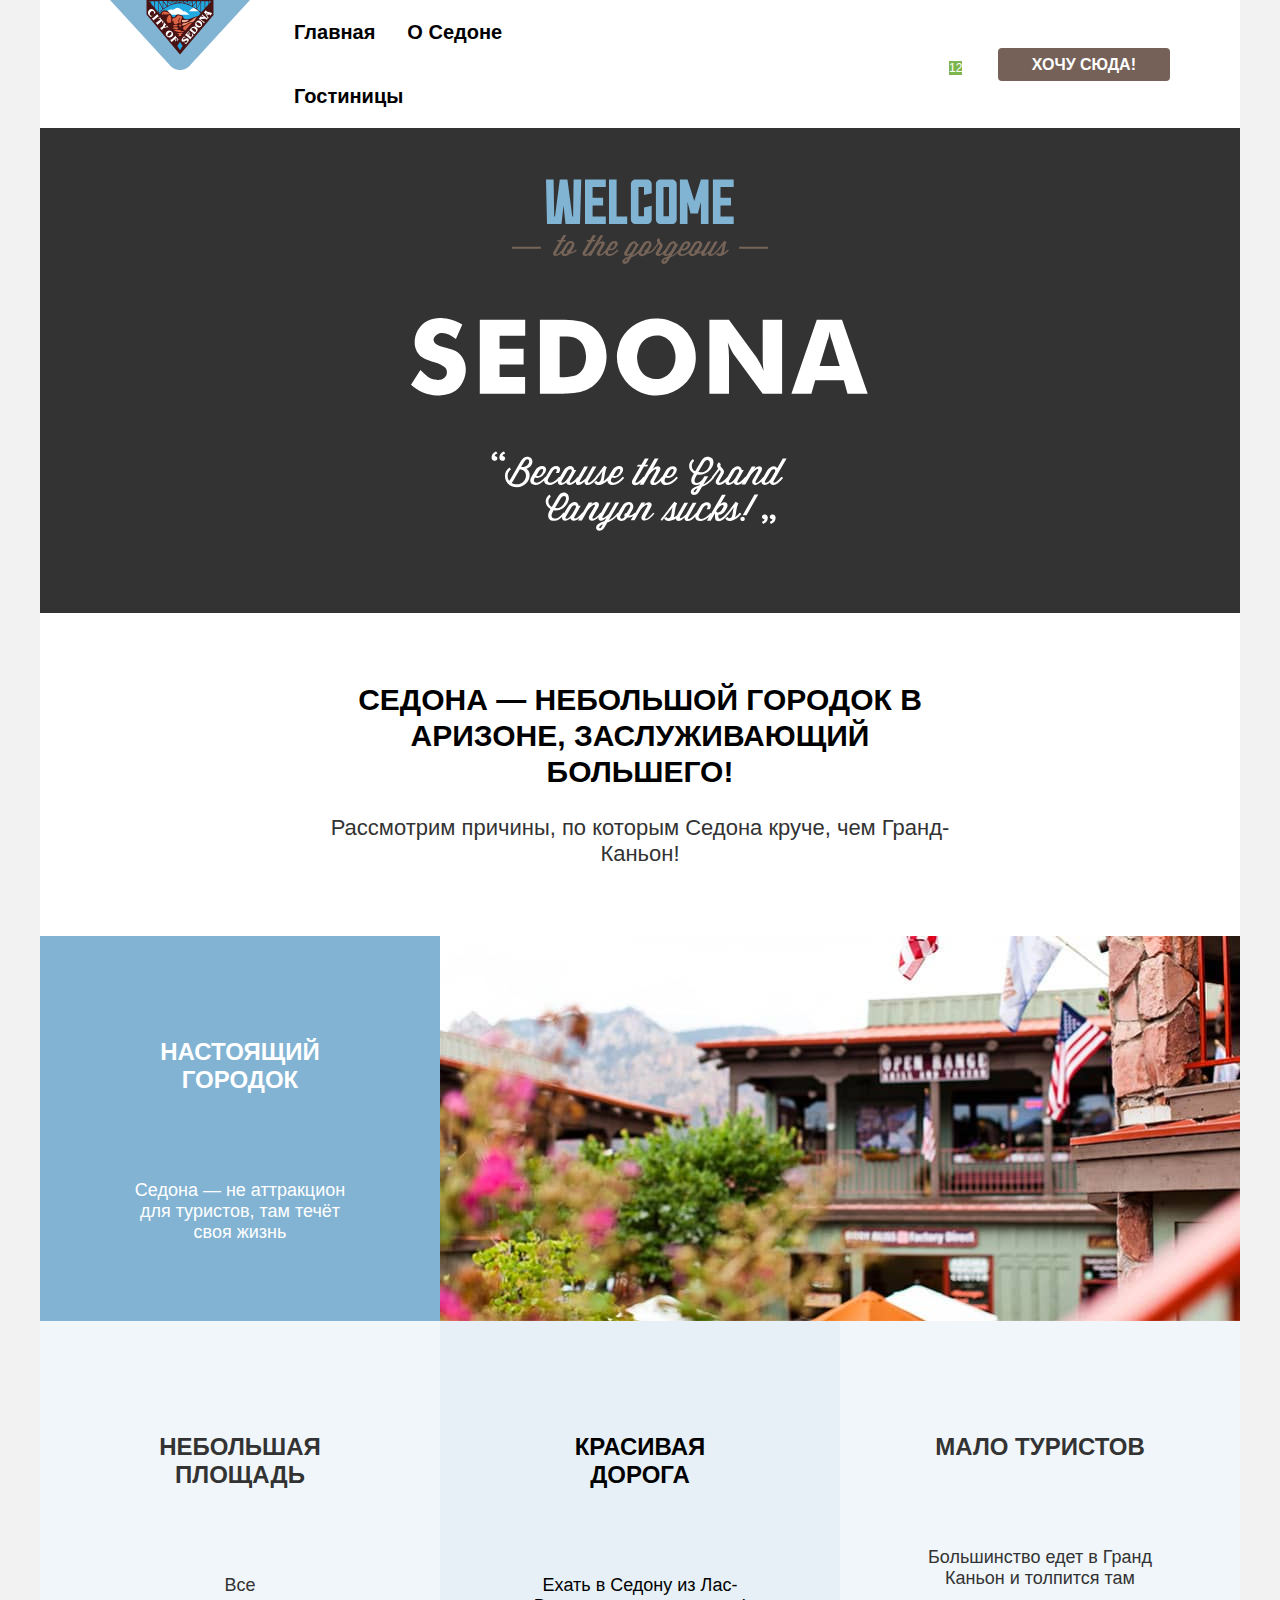
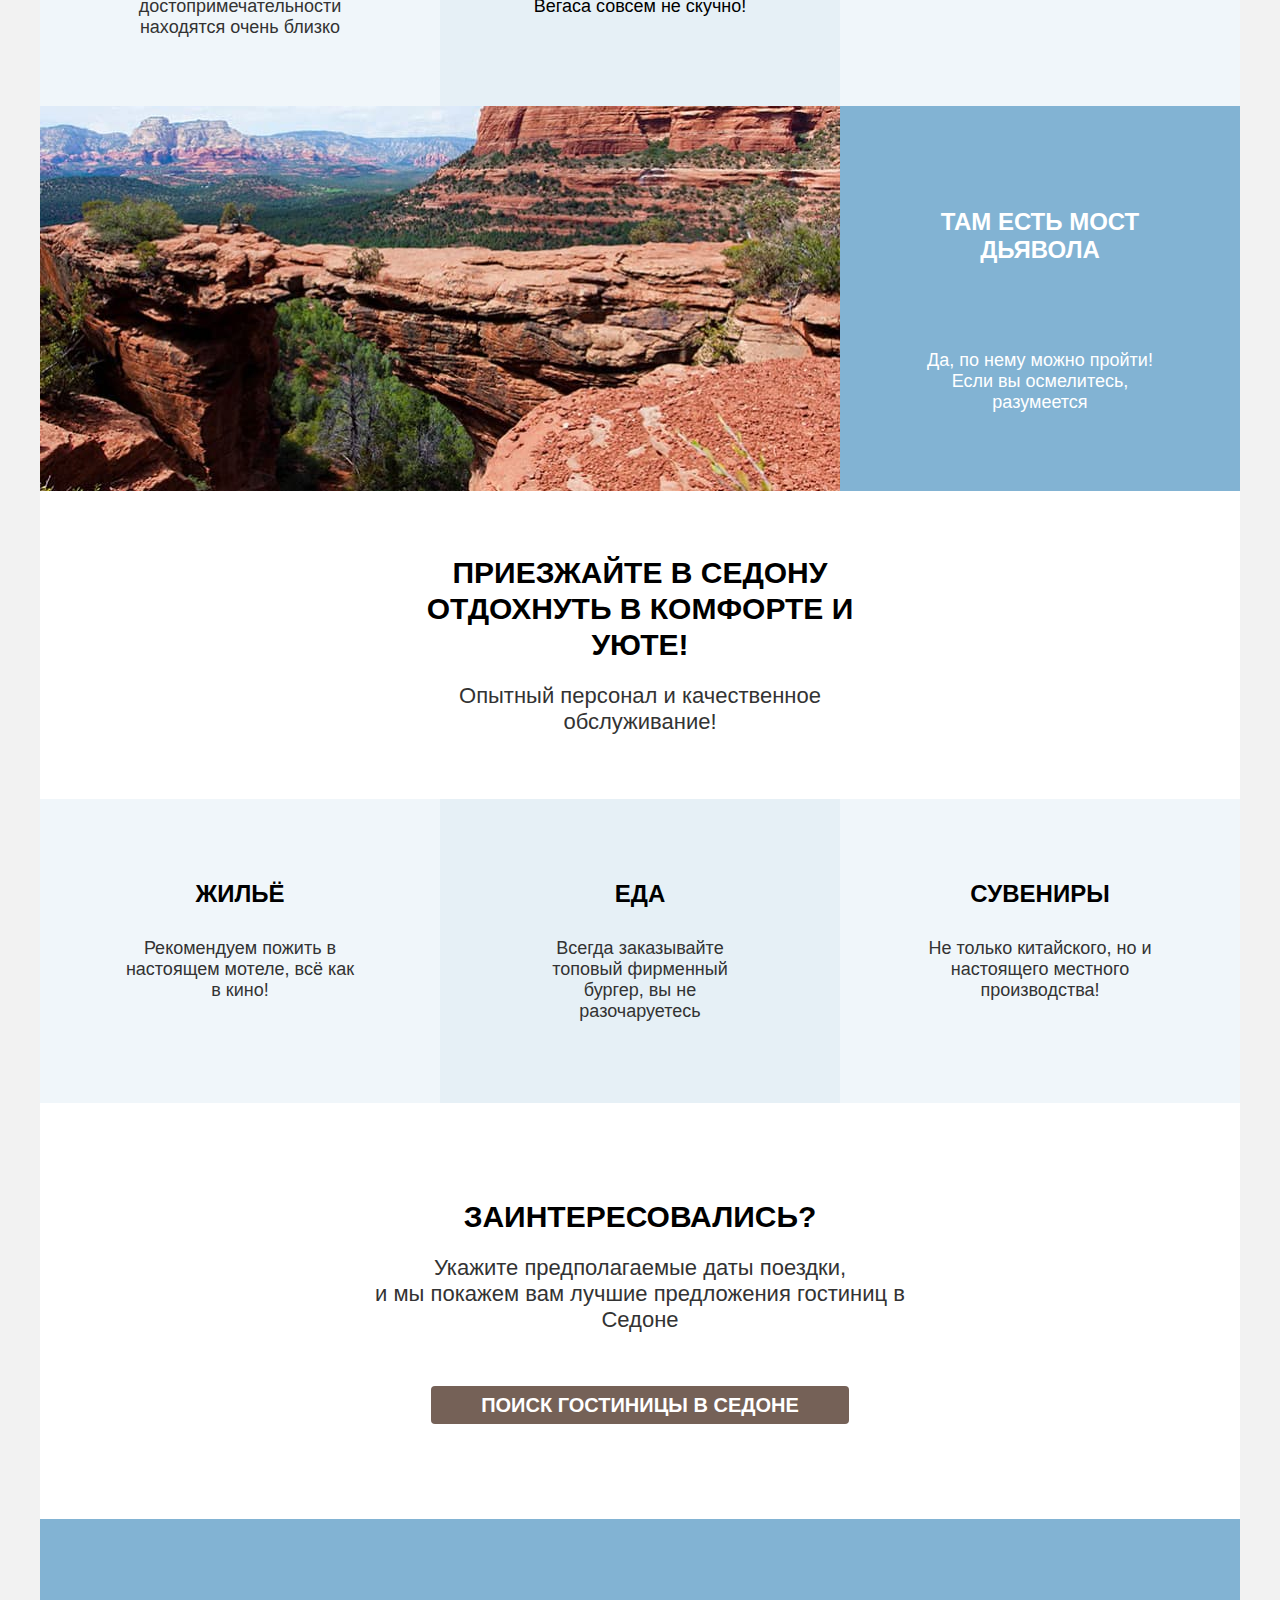
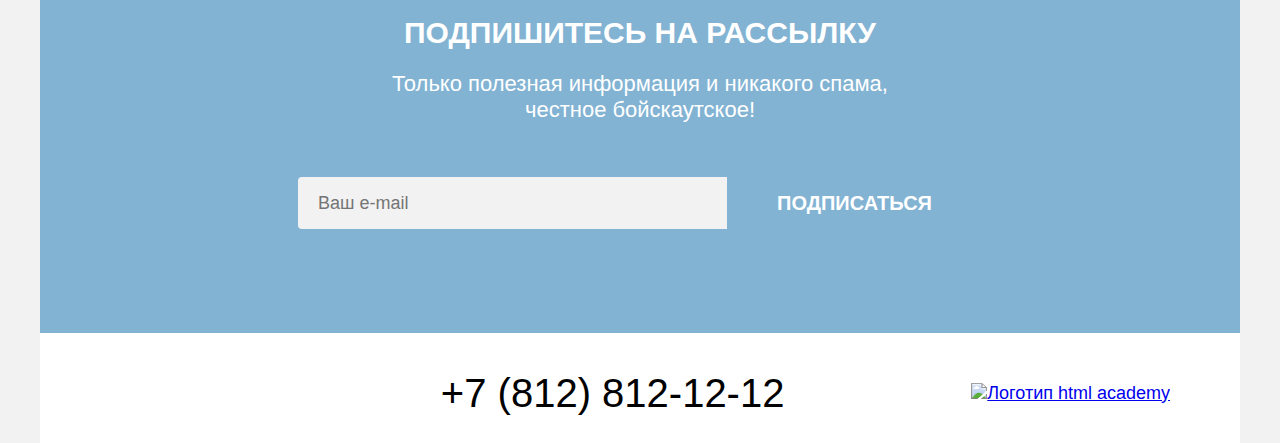
==== commit eac9a126: "Вставка иконок и декоративных элементов" ====
--- a/index.html
+++ b/index.html
@@ -25,11 +25,11 @@
         </ul>
         <ul class="navigation-list navigation-users">
           <li class="navigation-item">
-            <a class="navigation-link" href="#">
+            <a class="navigation-link serch-icon" href="#">
               <span class="visually-hidden">Поиск</span></a>
           </li>
           <li class="navigation-item">
-            <a class="navigation-link" href="#">
+            <a class="navigation-link favorites-icon" href="#">
               <span class="visually-hidden">Добавлено в избранное</span>
               <span class="navigation-like">12</span>
             </a>
@@ -46,42 +46,56 @@
         <img class="logo" src="images/logo/welcome.svg" width="458" height="352" alt="Welcome to the gorgeous Sedona'Because the Grand Canyon sucks'">
       </section>
       <section class="advantages" data-test="advantages">
+        <div class="advantages-lead-text">
         <h2 class="visually-hidden">Преимущества</h2>
         <p class="lead">Седона — небольшой городок в Аризоне, заслуживающий большего!</p>
-        <p class="title-text">Рассмотрим причины, по которым Седона круче, чем Гранд-Каньон!</p>
+        <p class="title-text title-advantages">Рассмотрим причины, по которым Седона круче, чем Гранд-Каньон!</p>
+      </div>
         <ul class="advantages-list">
           <li class="advantages-item advantages-item-img">
+            <div class="advantages-item-wrap-img">
             <h3 class="advantages-title">Настоящий городок</h3>
             <p class="advantages-description">Седона — не аттракцион для туристов, там течёт своя жизнь</p>
+            </div>
             <img class="advantages-img" src="images/main/buildsandmountains.jpg" width="800" height="385" alt="Здания на фоне гор">
           </li>
           <li class="advantages-item">
+            <div class="advantages-item-wrap">
             <h3 class="advantages-title">Небольшая площадь</h3>
             <p class="advantages-description">Все достопримечательности находятся очень близко</p>
+            </div>
           </li>
           <li class="advantages-item">
+            <div class="advantages-item-wrap">
             <h3 class="advantages-title">Красивая дорога</h3>
             <p class="advantages-description">Ехать в Седону из Лас-Вегаса совсем не скучно!</p>
+          </div>
           </li>
           <li class="advantages-item">
+            <div class="advantages-item-wrap">
             <h3 class="advantages-title">Мало туристов</h3>
             <p class="advantages-description">Большинство едет в Гранд Каньон и толпится там</p>
+          </div>
           </li>
           <li class="advantages-item advantages-item-img">
-            <img class="advantages-img" src="images/main/devilbridge.jpg" width="800" height="385" alt="Мост дьявола в Седоне">
+            <div class="advantages-item-wrap-img">
             <h3 class="advantages-title">Там есть мост дьявола</h3>
             <p class="advantages-description">Да, по нему можно пройти! Если вы осмелитесь, разумеется</p>
+            </div>
+            <img class="advantages-img-left" src="images/main/devilbridge.jpg" width="800" height="385" alt="Мост дьявола в Седоне">
           </li>
         </ul>
       </section>
       <section class="infrastructure">
+        <div class="infrastructure-lead-wrap">
         <h2 class="visually-hidden">Инфраструктура</h2>
         <p class="lead">Приезжайте в Седону отдохнуть в комфорте и уюте!</p>
-        <p class="title-text">Опытный персонал и качественное обслуживание!</p>
+        <p class="title-text title-infrastructure">Опытный персонал и качественное обслуживание!</p>
+      </div>
         <ul class="infrastructure-list">
           <li class="infrastructure-item">
             <h3 class="infrastructure-title">Жильё</h3>
-            <p class="infrastructure-description">Рекомендуем пожитьв настоящем мотеле, всё как в кино!</p>
+            <p class="infrastructure-description">Рекомендуем пожить в настоящем мотеле, всё как в кино!</p>
           </li>
           <li class="infrastructure-item">
             <h3 class="infrastructure-title">Еда</h3>
@@ -95,13 +109,13 @@
       </section>
       <section class="search-hotel" id="search" data-test="search">
         <h2 class="lead search-title">Заинтересовались?</h2>
-        <p class="title-text">Укажите предполагаемые даты поездки, и мы покажем вам лучшие предложения гостиниц в
+        <p class="title-text title-search">Укажите предполагаемые даты поездки, <br> и мы покажем вам лучшие предложения гостиниц в
           Седоне</p>
-        <a class="button search-hotel-button" href="#">Поиск гостиницы в Седоне</a>
+        <a class="search-hotel-button" href="#">Поиск гостиницы в Седоне</a>
       </section>
       <section class="newsletter newsletter-images" data-test="subscribe">
         <h2 class="newsletter-title">Подпишитесь на рассылку</h2>
-        <p class="newsletter-description">Только полезная информация и никакого спама, честное бойскаутское!</p>
+        <p class="newsletter-description">Только полезная информация и никакого спама,<br> честное бойскаутское!</p>
         <form class="newsletter-form" action="#" method="post">
           <label class="visually-hidden" for="newsletter-email">Ваш e-mail</label>
           <input class="field" placeholder="Ваш e-mail" type="email" name="newsletter-email" id="newsletter-email"
--- a/styles/style.css
+++ b/styles/style.css
@@ -42,7 +42,14 @@
 }
 
 .visually-hidden{
-  display: none;
+  position: absolute;
+  width: 1px;
+  height: 1px;
+  margin: -1px;
+  padding: 0;
+  border: 0;
+  clip: rect(0 0 0 0);
+  overflow: hidden;
 }
 
 .page-header {
@@ -51,24 +58,22 @@
 
 .navigation {
   display: flex;
-  width: 1200px;
+  align-items: center;
+  width: 1060px;
   margin: 0 auto;
-}
-
-.navigation-logo {
-  margin-left: 70px;
+  column-gap: 30px;
 }
 
 .navigation-list {
-  margin: 0 30px;
-  padding: 20px 16px;
-  width: 439px;
-}
-
-.navigation-users {
-  max-width: 308px;
-  margin-left: auto;
-}
+  width: 339px;
+  margin: 0;
+  padding: 0;
+  display: flex;
+  flex-wrap: wrap;
+  list-style-type: none;
+  align-items: center;
+}
+
 
 .navigation-link {
   font-size: 20px;
@@ -77,6 +82,42 @@
   text-align: center;
   text-decoration: none;
   color: inherit;
+  padding: 20px 16px;
+  display: block;
+}
+
+.navigation-users {
+  display: flex;
+  flex-wrap: wrap;
+  margin: 0;
+  padding: 0;
+  align-items: center;
+  max-width: 290px;
+  margin-left: auto;
+  justify-content: flex-end;
+}
+
+.serch-icon {
+  background-image: url("../images/icons/search.svg");
+  background-repeat: no-repeat;
+  background-position: center;
+  padding: 22px 12px;
+  width: 20px;
+}
+
+.favorites-icon {
+  background-image: url("../images/icons/heart.svg");
+  background-repeat: no-repeat;
+  background-position: center;
+  padding: 24px 12px 23px;
+  width: 20px;
+}
+
+.navigation-logo {
+  align-self: flex-start;
+  width: 138px;
+  margin-bottom: -6px;
+  z-index: 1;
 }
 
 .hero {
@@ -85,8 +126,15 @@
   background-image: url("../images/main/index-background.jpg");
   background-size: 100% auto;
   background-repeat: no-repeat;
-}
-
+  padding-top: 51px;
+  padding-bottom: 82px;
+}
+
+
+.logo {
+  display: block;
+  margin: 0 auto;
+}
 
 .lead {
   font-size: 30px;
@@ -95,7 +143,9 @@
   text-align: center;
   color: #000000;
   text-transform: uppercase;
-}
+  margin: 0;
+}
+
 
 .title-text {
   text-align: center;
@@ -104,6 +154,26 @@
   font-weight: 400;
 }
 
+.title-advantages {
+  margin-top: 25px;
+  margin-bottom: 0;
+}
+
+.title-infrastructure {
+  margin-top: 20px;
+  margin-bottom: 0;
+}
+
+.title-search,
+.newsletter-description {
+  margin-top: 20px;
+  margin-bottom: 54px;
+}
+
+.advantages-lead-text {
+  padding: 69px 274px;
+}
+
 .navigation-like {
   background-color: #7DB54F;
   color: #FFFFFF;
@@ -112,10 +182,39 @@
   font-weight: 400;
 }
 
+.advantages-list {
+  display: flex;
+  flex-wrap: wrap;
+  margin: 0;
+  padding: 0;
+  list-style-type: none;
+}
+
+.advantages-item-wrap-img {
+  padding: 102px 85px;
+}
+
+.advantages-item-wrap {
+  padding: 112px 85px;
+}
+
+
+.advantages-item {
+  width: 400px;
+  height: 385px;
+}
 
 .advantages-item-img {
   color:#FFFFFF;
   background-color: #82B3D3;
+  display: flex;
+  justify-content: space-between;
+  width: 1200px;
+
+}
+
+.advantages-img-left {
+  order: -1;
 }
 
 .advantages-title {
@@ -124,15 +223,17 @@
   line-height: 28px;
   font-weight: 700;
   text-transform: uppercase;
+  margin-top: 0;
+  padding-bottom: 62px;
 }
 
 .advantages-description {
   text-align: center;
+  margin-top: 0;
 }
 
 .advantages-item:nth-child(even) {
   background-color: #83B3D31F;
-  color: #000000;
 }
 
 .advantages-item:nth-child(3n) {
@@ -140,8 +241,41 @@
   color: #000000;
 }
 
+.infrastructure-title {
+ text-transform: uppercase;
+ color: #000000;
+ font-size: 24px;
+ line-height: 28px;
+ font-weight: 700;
+ margin-top: 0;
+ margin-bottom: 30px;
+}
+
+.infrastructure-description {
+  margin-top: 0;
+  margin-bottom: 0;
+}
+
+.infrastructure-lead-wrap {
+  padding: 64px 347px;
+}
+
 .infrastructure-list {
-  text-align: center;
+  display: flex;
+  flex-wrap: wrap;
+  text-align: center;
+  margin: 0;
+  padding: 0;
+  list-style-type: none;
+}
+
+.infrastructure-item {
+  display: flex;
+  flex-direction: column;
+  flex-grow: 1;
+  width: 400px;
+  padding: 81px 85px;
+  box-sizing: border-box;
 }
 
 .infrastructure-item:nth-child(odd) {
@@ -154,9 +288,11 @@
 
 .search-hotel {
   text-align: center;
+  padding: 96px 304px;
 }
 
 .search-hotel-button {
+  font-family: "PT Sans", sans-serif;
   font-size: 20px;
   line-height: 36px;
   font-weight: 700;
@@ -165,6 +301,10 @@
   background-color: #756157;
   text-decoration: none;
   text-transform: uppercase;
+  padding: 8px 50px;
+  margin-bottom: 96px;
+  border-radius: 4px;
+
 }
 
 .newsletter {
@@ -173,6 +313,7 @@
   line-height: 26px;
   font-weight: 400;
   text-align: center;
+  padding: 96px 258px 104px;
   }
 
 .newsletter-title {
@@ -180,6 +321,7 @@
   line-height: 36px;
   font-weight: 700;
   text-transform: uppercase;
+  margin: 0;
   }
 
 .newsletter-images {
@@ -188,6 +330,11 @@
   background-image: url("../images/main/subscribe.jpg");
   background-size: 100% auto;
   background-repeat: no-repeat;
+  padding-top: 96px;
+}
+
+.newsletter-form {
+  display: flex;
 }
 
 .button {
@@ -199,6 +346,13 @@
   color: #FFFFFF;
   background-color: #756157;
   text-decoration: none;
+}
+
+.navigation-button {
+  padding: 8px 34px;
+  border-radius: 4px;
+  width: 160px;
+  margin-left: 20px;
 }
 
 .newsletter-button {
@@ -212,18 +366,43 @@
   text-decoration: none;
   border: #82B3D3;
   text-transform: uppercase;
+  padding: 8px 50px;
+  margin: 0;
+  border-radius: 0 4px 4px 0;
+}
+
+.field {
+  width: 452px;
+  padding: 14px 20px;
+  font-size: 18px;
+  line-height: 24px;
+  background-color: #F2F2F2;
+  border: none;
+  border-radius: 4px 0 0 4px;
 }
 
 .page-footer {
-  display: flex;
+  margin: 0 auto;
   width: 1060px;
-  margin: 0 auto;
+  display: flex;
+  justify-content: space-between;
+  align-items: center;
+  padding: 40px 70px 30px;
+
 }
 
 .social-list {
-  width: 150px;
-  margin-left: 70px;
-  margin-right: 42px;
+  max-width: 380px;
+  padding: 0;
+  margin: 0;
+  display: flex;
+  flex-wrap: wrap;
+  list-style-type: none;
+}
+
+.social-item {
+  width: 48px;
+  height: 40px;
 }
 
 .number-phone {
@@ -232,29 +411,43 @@
   font-weight: 400;
   color: #000000;
   text-decoration: none;
+  text-align: center;
+  max-width: 380px;
 }
 
 .logo-img {
-  margin-left: auto;
-  max-width: 140px;
-}
+  max-width: 380px;
+}
+
 
 .main-inner {
   flex-grow: 1;
 }
+
 
 .main-inner-style {
   background-image: url("../images/main/blurheadersedona.jpg");
   background-color: #333333;
-  background-size: 100% auto;
+  background-size: cover;
   background-repeat: no-repeat;
+  padding: 35px 70px 40px 70px;
+  display: block;
+}
+
+.inner-header {
+  width: 1060px;
+  margin-bottom: 40px;
+
 }
 
 .catalog-filter {
   display: flex;
+  margin: 0 auto;
 }
 
 .inner-header-title {
+  margin: 0;
+  margin-bottom: 8px;
   font-size: 60px;
   line-height: 78px;
   font-weight: 700;
@@ -264,7 +457,16 @@
 }
 
 .breadcrumbs {
+  margin: 0;
+  padding: 0;
+  list-style-type: none;
+  display: flex;
   font-size: 16px;
+  line-height: 21px;
+}
+
+.breadcrumbs-link {
+  margin-right: 28px;
   color: #FFFFFF;
 }
 
@@ -273,6 +475,7 @@
   line-height: 24px;
   font-weight: 700;
   color: #FFFFFF;
+
 }
 
 .catalog-filter-list {
@@ -291,6 +494,7 @@
   background-color: #82B3D3;
   text-transform: uppercase;
   border: 0;
+  display: block;
 }
 
 .catalog-button-reset {
@@ -303,6 +507,7 @@
   text-transform: uppercase;
   background: none;
   border: 0;
+  display: block;
 }
 
 .range-input {
@@ -318,10 +523,31 @@
   font-weight: 400;
   color: #333333;
   background-color: #FFFFFF;
+  width: 292px;
+  padding: 14px 20px;
+  border: 2px solid #e5e5e5;
+  border-radius: 4px;
+}
+
+.view-buttons {
+  display: flex;
+  align-items: center;
+  width: 160px;
+  margin: 0;
+  padding: 0;
+  margin-left: auto;
+  list-style-type: none;
+}
+
+.search-product-list {
+ display: flex;
+ justify-content: space-between;
+ width: 1060px;
+ margin-bottom: 40px;
 }
 
 .catalog-products {
-  margin-left: 70px;
+  padding: 50px 70px 60px;
 }
 
 .catalog-products-title {
@@ -330,8 +556,31 @@
   font-weight: 700;
   color: #000000;
   text-transform: uppercase;
-}
-
+  max-width: 400px;
+  margin: 0;
+  margin-right: 200px;
+}
+
+.product-list {
+  display: grid;
+  grid-template-columns: repeat(3, 340px);
+  gap: 20px;
+  padding: 0;
+  margin: 0;
+  margin-bottom: 40px;
+  list-style-type: none;
+}
+
+.product-card {
+  display: grid;
+  width: 300px;
+  gap: 16px;
+  grid-template-columns: 140px 140px;
+  padding: 20px;
+  border: 1px solid #E6E6E6;
+  border-radius: 4px;
+
+}
 
 .product-card-link {
   font-size: 24px;
@@ -339,6 +588,7 @@
   font-weight: 700;
   color: #000000;
   text-decoration: none;
+  grid-column: 1/-1;
 }
 
 .product-card-title {
@@ -347,6 +597,19 @@
   font-weight: 700;
 }
 
+.product-card-type {
+  margin-top: 0;
+  margin-bottom: 0;
+  width: 140px;
+}
+
+.product-card-price {
+  margin-top: 0;
+  margin-bottom: 0;
+  width: 140px;
+  text-align: right;
+}
+
 .product-card-button {
   font-size: 16px;
   line-height: 20px;
@@ -356,6 +619,9 @@
   color: #FFFFFF;
   background-color: #756157;
   text-decoration: none;
+  width: 140px;
+  padding: 8px 26px;
+  box-sizing: border-box;
 }
 
 .button-favorite {
@@ -369,6 +635,9 @@
   background-color: #82B3D3;
   text-decoration: none;
   border: 0;
+  width: 140px;
+  padding: 8px 20px;
+  box-sizing: border-box;
 }
 
 .button-favorite-selected {
@@ -392,20 +661,45 @@
   background-color: #F2F2F2;
   text-decoration: none;
   border: 0;
-}
-
-.pagination-link {
-  color: #FFFFFF;
-  background-color: #82B3D3;
-  text-decoration: none;
+  margin: 0;
+  padding: 9px 22px 8px 23px;
+}
+
+.pagination {
+  display: flex;
+  align-items: center;
+  margin: 0;
+  margin-top: 40px;
+  padding: 0;
+  width: 1060px;
+  list-style-type: none;
+  text-align: center;
   font-size: 20px;
   line-height: 36px;
   font-weight: 700;
+  gap: 8px;
+}
+
+.pagination-item:not(:last-child) {
+  margin-right: 0;
+}
+
+.pagination-link {
+  display: block;
+  color: #FFFFFF;
+  background-color: #82B3D3;
+  text-decoration: none;
+  min-width: 60px;
+  padding: 8px 14px;
+  border-radius: 4px;
+  box-sizing: border-box;
 }
 
 .pagination-dots {
-  color: #FFFFFF;
-  background-color: #82B3D3;
+  color: #000000;
+  margin: 0;
+  min-width: 23px;
+  padding: 8px 14px;
 }
 
 .pagination-current {
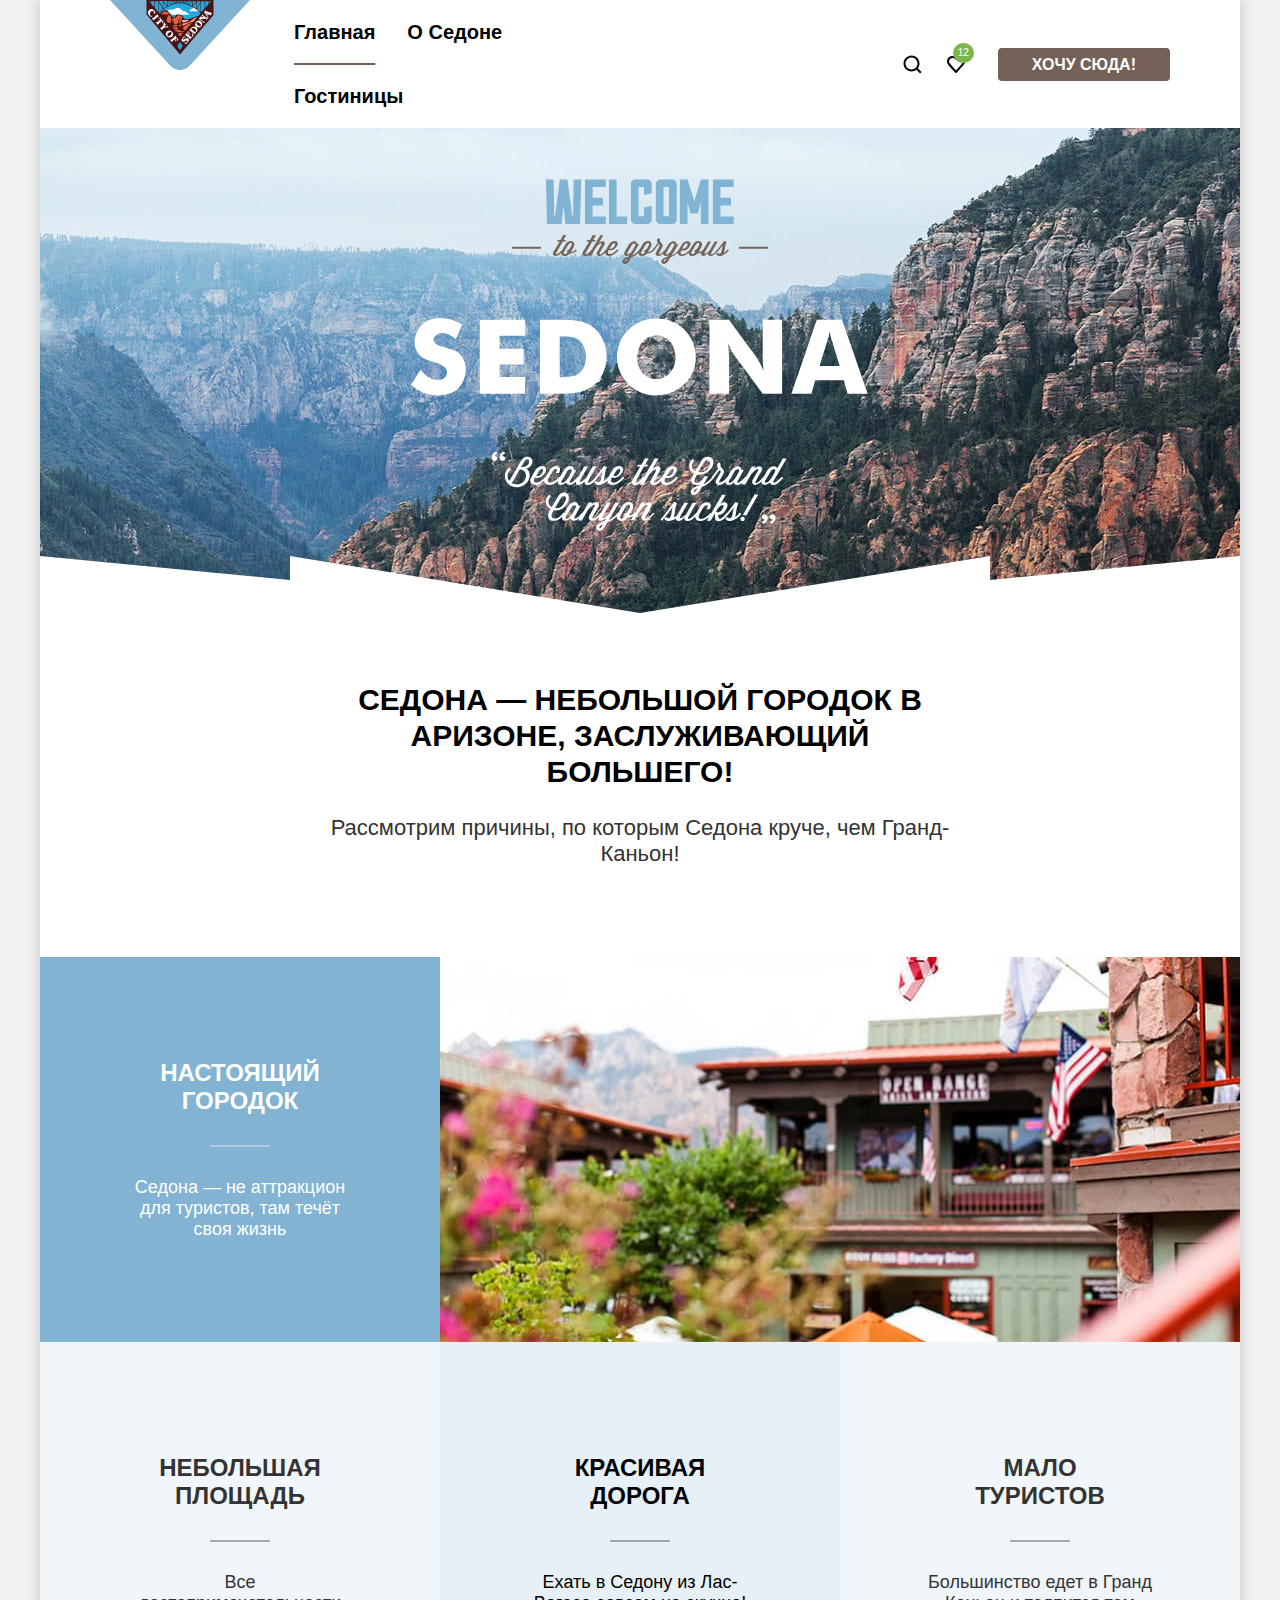
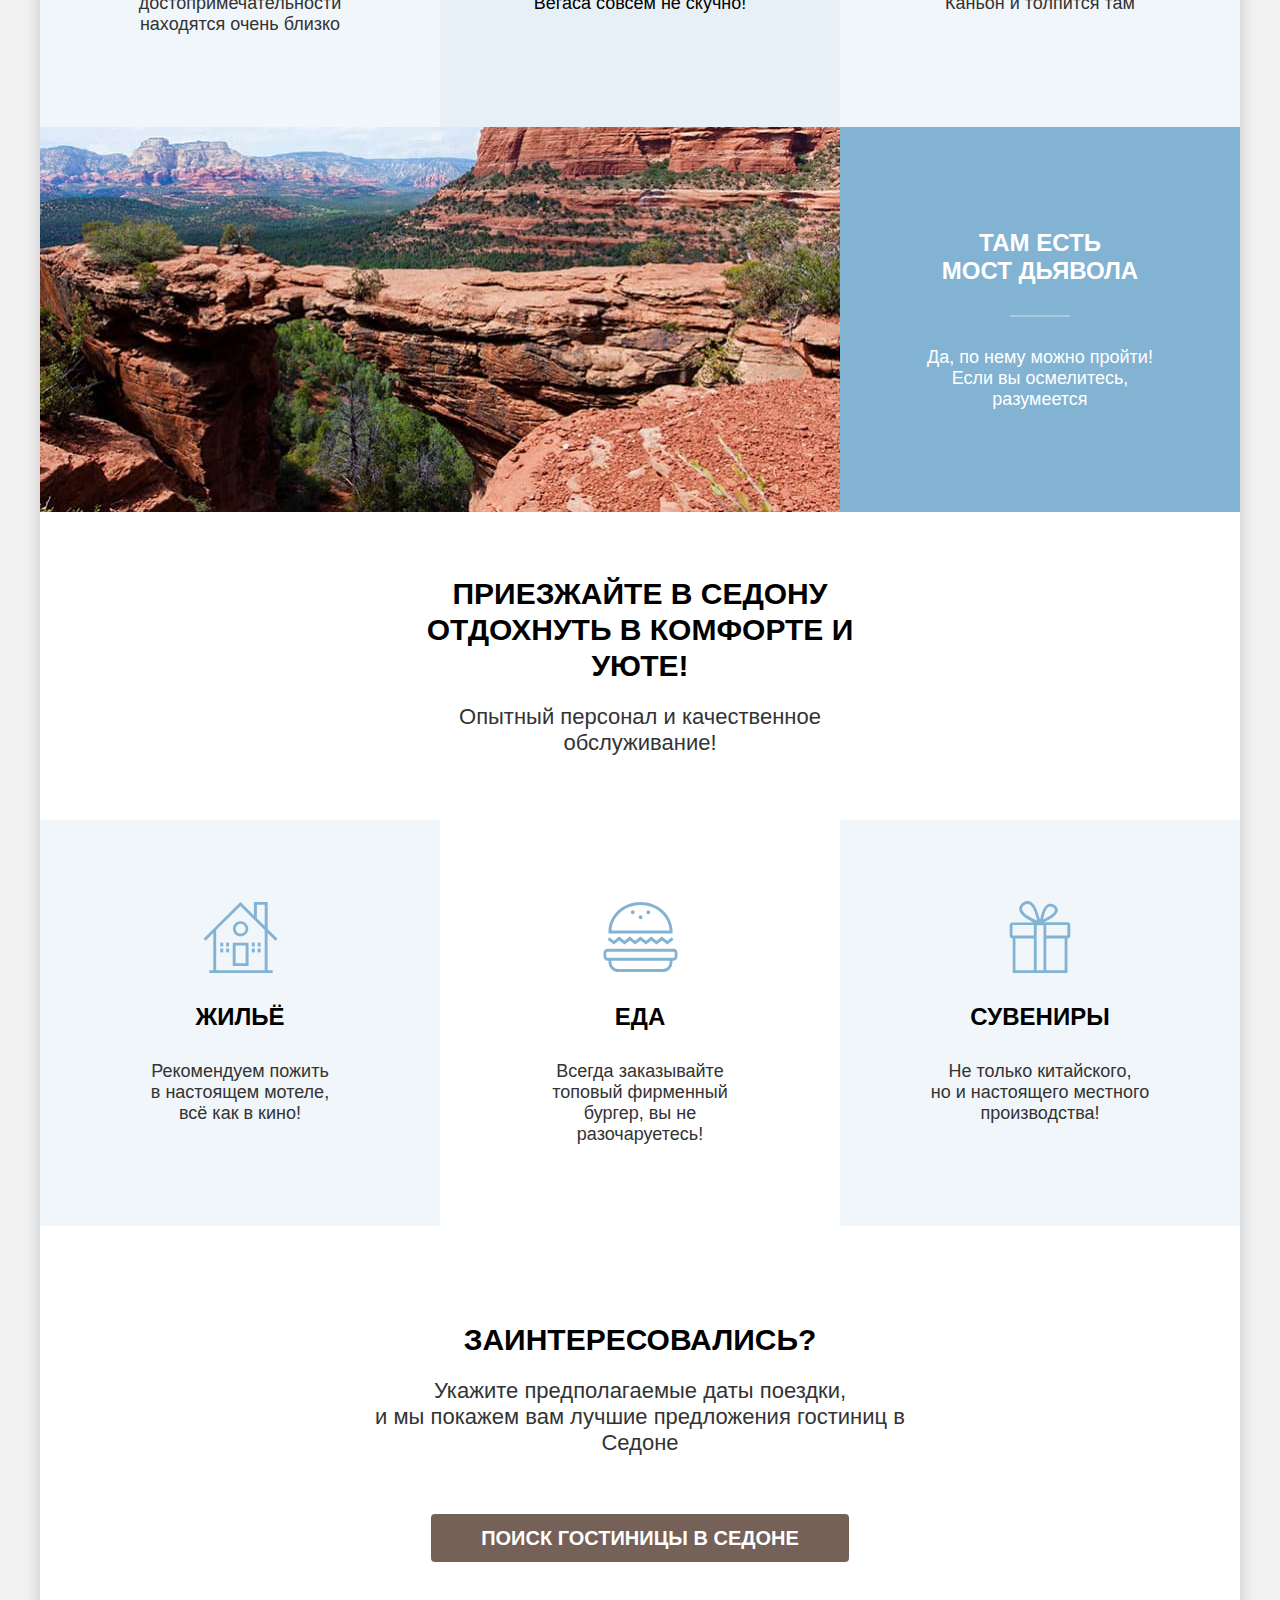
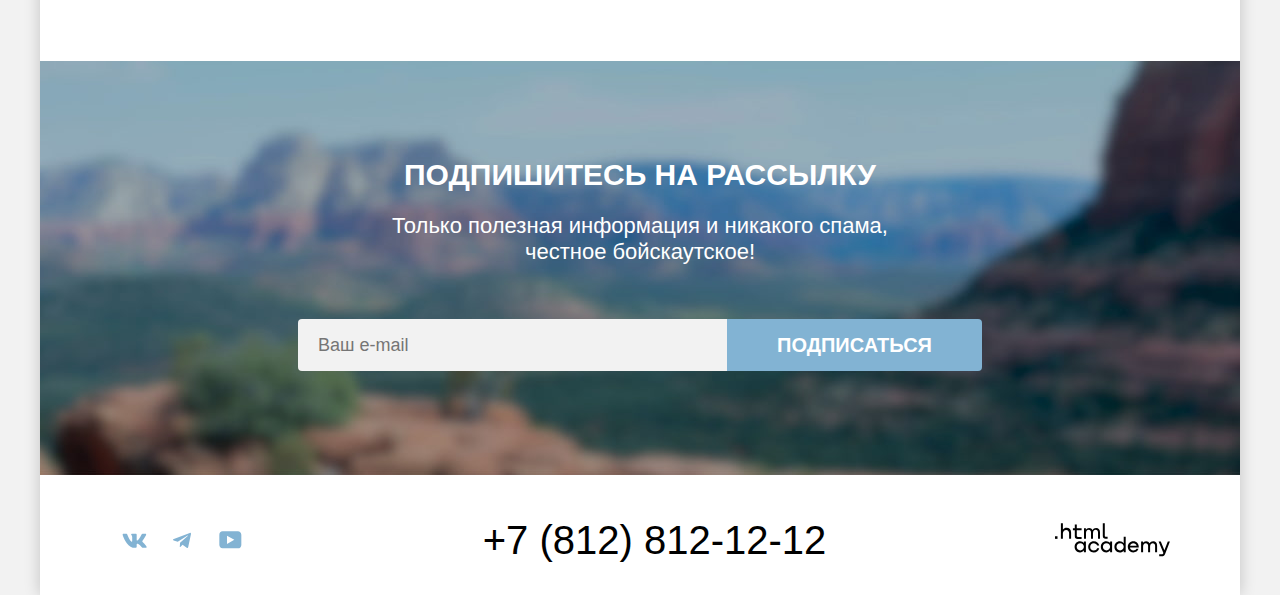
==== commit dba146cf: "Merge pull request #2 from annabukre/master" ====
--- a/index.html
+++ b/index.html
@@ -4,148 +4,311 @@
     <meta charset="utf-8">
     <title>HTML Academy: Седона</title>
     <link rel="stylesheet" href="styles/style.css">
+    <link rel="icon" href="favicon.ico">
+    <link rel="icon" type="image/png" href="images/favicon.png">
   </head>
   <body>
     <div class="container">
-    <header class="page-header" data-test="header">
-      <nav class="navigation">
-        <a class="navigation-logo" href="index.html">
-          <img class="page-header-logo" src="images/logo/cityofsedona.svg" width="140" height="70" alt="Логотип Седона">
-        </a>
-        <ul class="navigation-list">
-          <li class="navigation-item">
-            <a class="navigation-link navigation-link-current" href="index.html">Главная</a>
+      <header class="page-header" data-test="header">
+        <nav class="navigation">
+          <a class="navigation-logo" href="index.html">
+            <img class="page-header-logo" src="images/logo/cityofsedona.svg" width="140" height="70"
+              alt="Логотип Седона">
+          </a>
+          <ul class="navigation-list">
+            <li class="navigation-item">
+              <a class="navigation-link navigation-link-current" href="index.html">Главная</a>
+            </li>
+            <li class="navigation-item">
+              <a class="navigation-link" href="#">О Седоне</a>
+            </li>
+            <li class="navigation-item">
+              <a class="navigation-link" href="catalog.html">Гостиницы</a>
+            </li>
+          </ul>
+          <ul class="navigation-list navigation-users">
+            <li class="navigation-item">
+              <a class="navigation-link" href="#">
+                <svg class="navigation-serch-icon" aria-hidden="true" focusable="false" width="20" height="20"
+                  viewBox="0 0 20 20" fill="none" xmlns="http://www.w3.org/2000/svg">
+                  <path
+                    d="M19.5 18.0083L15.8 14.3287C16.8 13.0359 17.5 11.3453 17.5 9.4558C17.5 5.08011 13.9 1.5 9.5 1.5C5.1 1.5 1.5 5.17956 1.5 9.55525C1.5 13.9309 5.1 17.511 9.5 17.511C11.3 17.511 13 16.9144 14.4 15.8204L18.1 19.5L19.5 18.0083ZM9.5 15.5221C6.2 15.5221 3.5 12.837 3.5 9.55525C3.5 6.27348 6.2 3.5884 9.5 3.5884C12.8 3.5884 15.5 6.27348 15.5 9.55525C15.5 12.837 12.8 15.5221 9.5 15.5221Z"
+                    fill="currentColor" />
+                </svg>
+                <span class="visually-hidden">Поиск</span></a>
+            </li>
+            <li class="navigation-item">
+              <a class="navigation-link favorites-icon" href="#">
+                <svg class="navigation-favorites-icon" aria-hidden="true" focusable="false" width="20" height="20"
+                  viewBox="0 0 20 20" fill="none" xmlns="http://www.w3.org/2000/svg">
+                  <path
+                    d="M9.9 19C9.6 19 9.3 18.9 9.1 18.6C3.7 12.5 2.4 11.1 2.1 10.7C1.4 9.8 1 8.6 1 7.4C1 4.4 3.4 2 6.5 2C7.8 2 9 2.5 10 3.3C11 2.5 12.3 2 13.5 2C16.5 2 19 4.4 19 7.4C19 8.7 18.5 9.9 17.7 10.8L10.7 18.7C10.5 18.9 10.3 19 9.9 19ZM3.9 9.5C4.2 9.9 7.4 13.5 10 16.4L16.2 9.4C16.7 8.9 16.9 8.2 16.9 7.4C16.9 5.6 15.4 4.1 13.6 4.1C12.6 4.1 11.6 4.6 10.9 5.4C10.6 5.7 10.3 5.8 10 5.8C9.7 5.8 9.4 5.6 9.2 5.4C8.5 4.6 7.5 4.1 6.5 4.1C4.7 4.1 3.2 5.6 3.2 7.4C3.1 8.3 3.5 9 3.9 9.5C3.8 9.5 3.8 9.5 3.9 9.5Z"
+                    fill="currentColor" />
+                </svg>
+                <span class="visually-hidden">Добавлено в избранное</span>
+                <span class="navigation-like">12</span>
+              </a>
+            </li>
+            <li class="navigation-item">
+              <a class="button information-button" href="#">Хочу сюда!</a>
+            </li>
+          </ul>
+        </nav>
+      </header>
+      <main class="main-index" data-test="main">
+        <section class="hero" data-test="hero">
+          <h1 class="visually-hidden">Седона - городок в Аризоне</h1>
+          <img class="logo" src="images/logo/welcome.svg" width="458" height="352"
+            alt="Welcome to the gorgeous Sedona'Because the Grand Canyon sucks'">
+        </section>
+        <section class="advantages" data-test="advantages">
+          <div class="advantages-lead-text">
+            <h2 class="visually-hidden">Преимущества</h2>
+            <p class="lead">Седона — небольшой городок в Аризоне, заслуживающий большего!</p>
+            <p class="title-text title-advantages">Рассмотрим причины, по которым Седона круче, чем Гранд-Каньон!</p>
+          </div>
+          <ul class="advantages-list">
+            <li class="advantages-item advantages-item-img">
+              <div class="advantages-item-wrap-img">
+                <h3 class="advantages-title light-line">Настоящий городок</h3>
+                <p class="advantages-description">Седона — не аттракцион для туристов, там течёт своя жизнь</p>
+              </div>
+              <img class="advantages-img" src="images/main/buildsandmountains.jpg" width="800" height="385"
+                alt="Здания на фоне гор">
+            </li>
+            <li class="advantages-item">
+              <div class="advantages-item-wrap">
+                <h3 class="advantages-title dark-line">Небольшая площадь</h3>
+                <p class="advantages-description">Все достопримечательности находятся очень близко</p>
+              </div>
+            </li>
+            <li class="advantages-item">
+              <div class="advantages-item-wrap">
+                <h3 class="advantages-title dark-line">Красивая <br> дорога</h3>
+                <p class="advantages-description">Ехать в Седону из Лас-Вегаса совсем не скучно!</p>
+              </div>
+            </li>
+            <li class="advantages-item">
+              <div class="advantages-item-wrap">
+                <h3 class="advantages-title dark-line">Мало <br> туристов</h3>
+                <p class="advantages-description">Большинство едет в Гранд Каньон и толпится там</p>
+              </div>
+            </li>
+            <li class="advantages-item advantages-item-img">
+              <div class="advantages-item-wrap-img">
+                <h3 class="advantages-title light-line">Там есть <br> мост дьявола</h3>
+                <p class="advantages-description">Да, по нему можно пройти! Если вы осмелитесь, разумеется</p>
+              </div>
+              <img class="advantages-img-left" src="images/main/devilbridge.jpg" width="800" height="385"
+                alt="Мост дьявола в Седоне">
+            </li>
+          </ul>
+        </section>
+        <section class="infrastructure" data-test="service">
+          <div class="infrastructure-lead-wrap">
+            <h2 class="visually-hidden">Инфраструктура</h2>
+            <p class="lead">Приезжайте в Седону отдохнуть в комфорте и уюте!</p>
+            <p class="title-text title-infrastructure">Опытный персонал и качественное обслуживание!</p>
+          </div>
+          <ul class="infrastructure-list">
+            <li class="infrastructure-item">
+              <h3 class="infrastructure-title infrastructure-title-icon house">Жильё</h3>
+              <p class="infrastructure-description">Рекомендуем пожить <br> в настоящем мотеле,<br> всё как в кино!</p>
+            </li>
+            <li class="infrastructure-item">
+              <h3 class="infrastructure-title infrastructure-title-icon food">Еда</h3>
+              <p class="infrastructure-description">Всегда заказывайте <br> топовый фирменный бургер, вы не
+                разочаруетесь!</p>
+            </li>
+            <li class="infrastructure-item">
+              <h3 class="infrastructure-title infrastructure-title-icon souvenirs">Сувениры</h3>
+              <p class="infrastructure-description">Не только китайского,<br> но и настоящего местного производства!</p>
+            </li>
+          </ul>
+        </section>
+        <section class="search-hotel" id="search" data-test="search">
+          <h2 class="lead search-title">Заинтересовались?</h2>
+          <p class="title-text title-search">Укажите предполагаемые даты поездки, <br> и мы покажем вам лучшие
+            предложения гостиниц в
+            Седоне</p>
+          <a class="search-hotel-button information-button" href="#">Поиск гостиницы в Седоне</a>
+        </section>
+        <section class="newsletter newsletter-images" data-test="subscribe">
+          <h2 class="newsletter-title">Подпишитесь на рассылку</h2>
+          <p class="newsletter-description">Только полезная информация и никакого спама,<br> честное бойскаутское!</p>
+          <form class="newsletter-form" action="#" method="post">
+            <label class="visually-hidden" for="newsletter-email">Ваш e-mail</label>
+            <input class="field" placeholder="Ваш e-mail" type="email" name="newsletter-email" id="newsletter-email"
+              required>
+            <button class="newsletter-button button-not-selected" type="submit"> Подписаться
+            </button>
+          </form>
+        </section>
+      </main>
+      <footer class="page-footer" data-test="footer">
+        <ul class="social-list">
+          <li class="social-item">
+            <a class="footer-social" href="https://vk.com/htmlacademy">
+              <svg class="footer-social-link" aria-hidden="true" focusable="false" width="25" height="15"
+                viewBox="0 0 25 15" fill="none" xmlns="http://www.w3.org/2000/svg">
+                <path fill-rule="evenodd" clip-rule="evenodd"
+                  d="M24.1164 1.80445C24.2824 1.25845 24.1164 0.856445 23.3214 0.856445H20.6964C20.0284 0.856445 19.7204 1.20345 19.5534 1.58645C19.5534 1.58645 18.2184 4.78245 16.3274 6.85845C15.7154 7.46045 15.4374 7.65145 15.1034 7.65145C14.9364 7.65145 14.6854 7.46045 14.6854 6.91345V1.80445C14.6854 1.14845 14.5014 0.856445 13.9454 0.856445H9.81738C9.40038 0.856445 9.14938 1.16045 9.14938 1.44945C9.14938 2.07045 10.0954 2.21445 10.1924 3.96245V7.76045C10.1924 8.59345 10.0394 8.74444 9.70538 8.74444C8.81538 8.74444 6.65038 5.53345 5.36538 1.85945C5.11638 1.14445 4.86438 0.856445 4.19338 0.856445H1.56638C0.816382 0.856445 0.666382 1.20345 0.666382 1.58645C0.666382 2.26845 1.55638 5.65645 4.81138 10.1374C6.98138 13.1974 10.0364 14.8564 12.8194 14.8564C14.4884 14.8564 14.6944 14.4884 14.6944 13.8534V11.5404C14.6944 10.8034 14.8524 10.6564 15.3814 10.6564C15.7714 10.6564 16.4384 10.8484 17.9964 12.3234C19.7764 14.0724 20.0694 14.8564 21.0714 14.8564H23.6964C24.4464 14.8564 24.8224 14.4884 24.6064 13.7604C24.3684 13.0364 23.5184 11.9854 22.3914 10.7384C21.7794 10.0284 20.8614 9.26345 20.5824 8.88045C20.1934 8.38945 20.3044 8.17044 20.5824 7.73345C20.5824 7.73345 23.7824 3.30745 24.1154 1.80445H24.1164Z"
+                  fill="currentColor" />
+              </svg>
+              <span class="visually-hidden">ВКонтакте</span>
+            </a>
           </li>
-          <li class="navigation-item">
-            <a class="navigation-link" href="#">О Седоне</a>
+          <li class="social-item">
+            <a class="footer-social" href="https://t.me/htmlacademy">
+              <svg class="footer-social-link" aria-hidden="true" focusable="false" width="18" height="16"
+                viewBox="0 0 18 16" fill="none" xmlns="http://www.w3.org/2000/svg">
+                <path
+                  d="M16.785 0.955705L0.840489 7.1042C-0.247661 7.54126 -0.241365 8.14828 0.640845 8.41897L4.73445 9.69597L14.2058 3.72014C14.6537 3.44766 15.0629 3.59424 14.7265 3.89281L7.05283 10.8183H7.05103L7.05283 10.8192L6.77045 15.0387C7.18413 15.0387 7.36669 14.8489 7.59871 14.625L9.58705 12.6915L13.7229 15.7464C14.4855 16.1664 15.0332 15.9506 15.2229 15.0405L17.9379 2.2453C18.2158 1.13107 17.5126 0.626562 16.785 0.955705Z"
+                  fill="currentColor" />
+              </svg>
+              <span class="visually-hidden">Телеграм</span>
+            </a>
           </li>
-          <li class="navigation-item">
-            <a class="navigation-link" href="catalog.html">Гостиницы</a>
+          <li class="social-item">
+            <a class="footer-social" href="https://www.youtube.com/user/htmlacademyru">
+              <span class="visually-hidden">YouTube</span>
+              <svg class="footer-social-link" aria-hidden="true" focusable="false" width="23" height="18"
+                viewBox="0 0 23 18" fill="none" xmlns="http://www.w3.org/2000/svg">
+                <path
+                  d="M18.9402 0.356445H3.50738C1.64668 0.356445 0.333252 1.9502 0.333252 3.75645V13.8502C0.333252 15.7627 1.64668 17.3564 3.50738 17.3564H19.1591C20.8009 17.3564 22.3333 15.7627 22.3333 13.9564V3.75645C22.1143 1.9502 20.8009 0.356445 18.9402 0.356445ZM7.99494 12.8939V4.81894L15.3283 8.85645L7.99494 12.8939Z"
+                  fill="currentColor" />
+              </svg>
+            </a>
           </li>
         </ul>
-        <ul class="navigation-list navigation-users">
-          <li class="navigation-item">
-            <a class="navigation-link serch-icon" href="#">
-              <span class="visually-hidden">Поиск</span></a>
-          </li>
-          <li class="navigation-item">
-            <a class="navigation-link favorites-icon" href="#">
-              <span class="visually-hidden">Добавлено в избранное</span>
-              <span class="navigation-like">12</span>
-            </a>
-          </li>
-          <li class="navigation-item">
-            <a class="button navigation-button" href="#">Хочу сюда!</a>
-          </li>
-        </ul>
-      </nav>
-    </header>
-    <main class="main-index" data-test="main">
-      <section class="hero">
-        <h1 class="visually-hidden">Седона - городок в Аризоне</h1>
-        <img class="logo" src="images/logo/welcome.svg" width="458" height="352" alt="Welcome to the gorgeous Sedona'Because the Grand Canyon sucks'">
-      </section>
-      <section class="advantages" data-test="advantages">
-        <div class="advantages-lead-text">
-        <h2 class="visually-hidden">Преимущества</h2>
-        <p class="lead">Седона — небольшой городок в Аризоне, заслуживающий большего!</p>
-        <p class="title-text title-advantages">Рассмотрим причины, по которым Седона круче, чем Гранд-Каньон!</p>
+        <a class="number-phone" href="tel:88128121212">+7 (812) 812-12-12</a>
+        <a class="logo-img" href="https://htmlacademy.ru/">
+          <span class="visually-hidden">Логотип html academy</span>
+          <svg class="logo-img-link" aria-hidden="true" focusable="false" width="115" height="34" viewBox="0 0 115 34"
+            fill="none" xmlns="http://www.w3.org/2000/svg">
+            <path d="M0 13.2564V15.8564H2.5V13.2564H0Z" fill="currentColor" />
+            <path
+              d="M11.6 4.85645C10 4.85645 8.8 5.55645 8 6.55645H7.9V0.356445H5.9V15.8564H7.9V10.5564C7.9 8.45645 9.2 6.95645 11.2 6.95645C13 6.95645 14.1 8.35645 14.1 10.1564V15.8564H16.1V9.75644C16.2 6.75644 14.3 4.85645 11.6 4.85645Z"
+              fill="currentColor" />
+            <path
+              d="M26.6 5.15645H21.8V1.45645H19.8V5.25645H17.9V7.25645H19.8V13.2564C19.8 14.9564 20.8 15.9564 22.5 15.9564H26.6V13.9564H22.9C22.2 13.9564 21.8 13.5564 21.8 12.8564V7.15645H26.6V5.15645Z"
+              fill="currentColor" />
+            <path
+              d="M41.1 4.95645C39.5 4.95645 38.2 5.75644 37.6 7.05645H37.5C36.9 5.85645 35.7 4.95645 34.1 4.95645C32.7 4.95645 31.6 5.75645 31 6.75645H30.9V5.15645H29V15.7564H31V10.3564C31 8.35645 32 6.85645 33.6 6.85645C35.1 6.85645 36 7.85645 36 9.45645V15.7564H38V10.1564C38 7.75645 39.4 6.85645 40.6 6.85645C42.1 6.85645 43 7.85645 43 9.45645V15.7564H45V9.25644C45.1 6.75644 43.6 4.95645 41.1 4.95645Z"
+              fill="currentColor" />
+            <path
+              d="M47.8 13.0564C47.8 14.7564 48.8 15.7564 50.6 15.7564H52.6V13.7564H50.9C50.2 13.7564 49.8 13.3564 49.8 12.6564V0.356445H47.8V13.0564Z"
+              fill="currentColor" />
+            <path
+              d="M28.9 20.0564C28 18.9564 26.7 18.2564 25 18.2564C21.9 18.2564 19.6 20.5564 19.6 23.8564C19.6 27.1564 21.9 29.4564 25 29.4564C26.8 29.4564 28 28.6564 28.8 27.5564H28.9V29.1564H30.9V18.5564H28.9V20.0564ZM25.3 27.4564C23.1 27.4564 21.7 25.8564 21.7 23.8564C21.7 21.8564 23.1 20.2564 25.3 20.2564C27.5 20.2564 28.9 21.8564 28.9 23.8564C28.9 25.7564 27.5 27.4564 25.3 27.4564Z"
+              fill="currentColor" />
+            <path
+              d="M44.2 22.3564C43.7 19.9564 41.6 18.2564 38.8 18.2564C35.4 18.2564 33.2 20.7564 33.2 23.8564C33.2 26.9564 35.4 29.4564 38.8 29.4564C41.6 29.4564 43.7 27.6564 44.2 25.2564H42.1C41.7 26.5564 40.4 27.5564 38.8 27.5564C36.6 27.5564 35.2 25.9564 35.2 23.9564C35.2 21.9564 36.6 20.3564 38.8 20.3564C40.4 20.3564 41.6 21.3564 42.1 22.5564H44.2V22.3564Z"
+              fill="currentColor" />
+            <path
+              d="M55.1 20.0564C54.2 18.9564 52.9 18.2564 51.2 18.2564C48.1 18.2564 45.8 20.5564 45.8 23.8564C45.8 27.1564 48.1 29.4564 51.2 29.4564C53 29.4564 54.2 28.6564 55 27.5564H55.1V29.1564H57.1V18.5564H55.1V20.0564ZM51.5 27.4564C49.3 27.4564 47.9 25.8564 47.9 23.8564C47.9 21.8564 49.3 20.2564 51.5 20.2564C53.7 20.2564 55.1 21.8564 55.1 23.8564C55.1 25.7564 53.6 27.4564 51.5 27.4564Z"
+              fill="currentColor" />
+            <path
+              d="M68.7 20.1564C67.8 19.0564 66.5 18.2564 64.8 18.2564C61.7 18.2564 59.4 20.5564 59.4 23.8564C59.4 27.1564 61.6 29.4564 64.8 29.4564C66.5 29.4564 67.8 28.6564 68.6 27.6564H68.7V29.1564H70.7V13.7564H68.7V20.1564ZM65.1 27.4564C62.9 27.4564 61.5 25.8564 61.5 23.8564C61.5 21.8564 62.9 20.2564 65.1 20.2564C67.3 20.2564 68.7 21.8564 68.7 23.8564C68.6 25.8564 67.2 27.4564 65.1 27.4564Z"
+              fill="currentColor" />
+            <path
+              d="M78.3 18.2564C75 18.2564 72.8 20.7564 72.8 23.8564C72.8 26.8564 74.9 29.4564 78.3 29.4564C80.8 29.4564 82.8 28.1564 83.5 25.8564H81.4C80.9 26.8564 79.8 27.4564 78.4 27.4564C76.5 27.4564 75.1 26.1564 75 24.5564H83.8C84 20.9564 81.8 18.2564 78.3 18.2564ZM78.3 20.1564C80 20.1564 81.3 21.1564 81.6 22.7564H75.1C75.4 21.2564 76.6 20.1564 78.3 20.1564Z"
+              fill="currentColor" />
+            <path
+              d="M98.2 18.2564C96.6 18.2564 95.3 19.0564 94.6 20.2564H94.5C93.9 19.0564 92.7 18.2564 91.1 18.2564C89.7 18.2564 88.6 18.9564 88 20.0564V18.5564H86.1V29.1564H88.1V23.7564C88.1 21.7564 89.1 20.3564 90.7 20.2564C92.2 20.2564 93.1 21.2564 93.1 22.8564V29.1564H95.1V23.5564C95.1 21.1564 96.5 20.2564 97.7 20.2564C99.2 20.2564 100.1 21.2564 100.1 22.8564V29.1564H102.1V22.6564C102.2 20.0564 100.7 18.2564 98.2 18.2564Z"
+              fill="currentColor" />
+            <path
+              d="M109.4 27.3564L105.8 18.4564H103.6L108.4 30.0564C108.1 30.9564 107.7 31.2564 106.7 31.2564H104.2V33.2564H106.7C108.5 33.2564 109.5 32.4564 110.2 30.6564L114.9 18.4564H112.8L109.4 27.3564Z"
+              fill="currentColor" />
+          </svg>
+        </a>
+      </footer>
+    </div>
+    <div class="modal-container modal-container-close">
+      <div class="modal modal-auth">
+        <button class="modal-close-button">
+          <span class="visually-hidden">Закрыть</span>
+          <svg class="modal-svg" aria-hidden="true" focusable="false" width="14" height="14" viewBox="0 0 15 14"
+            fill="none" xmlns="http://www.w3.org/2000/svg">
+            <path
+              d="M14.3928 1.29231L13.1005 0L7.39282 5.70769L1.68513 0L0.392822 1.29231L6.10051 7L0.392822 12.7077L1.68513 14L7.39282 8.29231L13.1005 14L14.3928 12.7077L8.68513 7L14.3928 1.29231Z"
+              fill="currentcolor" />
+          </svg>
+        </button>
+        <section class="modal-content">
+          <h2 class="modal-title">Поиск гостиницы в Седоне</h2>
+          <form class="search-form" action="https://echo.htmlacademy.ru/" method="post">
+            <div class="arrival-date">
+              <label class="field-modal arrival" for="arrival">Дата Заезда:</label>
+              <input class="arrival-date-form modal-form" type="text" id="arrival" name="arrival"
+                placeholder="Укажите дату">
+              <strong class="error-text">Мы не можем отправить вас в прошлое.</strong>
+            </div>
+            <div class="departure-date">
+              <label class="field-modal departure" for="departure">Дата Выезда:</label>
+              <input class="departure-date-form modal-form" type="text" id="departure" name="departure"
+                placeholder="Укажите дату">
+              <strong class="text-booked">На эти даты есть свободные номера. Пока есть.</strong>
+            </div>
+            <div class="adults-settings">
+              <label class="field-modal adults" for="adults">Взрослые:</label>
+              <div class="settings-choice adults-settings-choice">
+                <button class="minus signs" type="button">
+                  <span class="visually-hidden">Меньше</span>
+                  <svg aria-hidden="true" focusable="false" width="15" height="2" viewBox="0 0 15 2" fill="none"
+                    xmlns="http://www.w3.org/2000/svg">
+                    <path d="M0.392822 0L0.392822 2L14.3928 2V0L0.392822 0Z" fill="currentColor" />
+                  </svg>
+                </button>
+                <input class="adults-settings-form modal-form" type="number" id="adults" name="adults" value="2"
+                  required>
+                <button class="plus signs" type="button">
+                  <span class="visually-hidden">Больше</span>
+                  <svg aria-hidden="true" focusable="false" width="14" height="14" viewBox="0 0 14 14" fill="none"
+                    xmlns="http://www.w3.org/2000/svg">
+                    <path d="M14 6H8V0H6V6H0V8H6V14H8V8H14V6Z" fill="currentColor" />
+                  </svg>
+                </button>
+              </div>
+            </div>
+            <div class="children-settings">
+              <span class="children-form-discription">
+                <label class="field-modal children" for="children">Дети:</label>
+                <span class="form-discription">
+                  <button class="discription-toggle" type="button">
+                    <svg class="modal-svg" aria-hidden="true" focusable="false" width="3" height="12" viewBox="0 0 3 12"
+                      fill="none" xmlns="http://www.w3.org/2000/svg">
+                      <path fill-rule="evenodd" clip-rule="evenodd"
+                        d="M0.393066 0H2.39307V2H0.393066V0ZM2.39307 12H0.393066V3H2.39307V12Z" fill="white" />
+                    </svg>
+                  </button>
+                  <span class="tooltip-text">Укажите количество детей, которые будут с вами, возраст которых от 6 до 18
+                    лет. Дети до 6 лет размещаются бесплатно.</span>
+                </span>
+              </span>
+              <div class="settings-choice children-settings-choice">
+                <button class="minus signs" type="button">
+                  <span class="visually-hidden">Меньше</span>
+                  <svg aria-hidden="true" focusable="false" width="15" height="2" viewBox="0 0 15 2" fill="none"
+                    xmlns="http://www.w3.org/2000/svg">
+                    <path d="M0.392822 0L0.392822 2L14.3928 2V0L0.392822 0Z" fill="currentColor" />
+                  </svg>
+                </button>
+                <input class="children-settings-form modal-form" type="number" id="children" name="children" value="2"
+                  required>
+                <button class="plus signs" type="button">
+                  <span class="visually-hidden">Больше</span>
+                  <svg aria-hidden="true" focusable="false" width="14" height="14" viewBox="0 0 14 14" fill="none"
+                    xmlns="http://www.w3.org/2000/svg">
+                    <path d="M14 6H8V0H6V6H0V8H6V14H8V8H14V6Z" fill="currentColor" />
+                  </svg>
+                </button>
+              </div>
+            </div>
+            <button class="search-modal-button" type="submit">Найти</button>
+          </form>
+        </section>
       </div>
-        <ul class="advantages-list">
-          <li class="advantages-item advantages-item-img">
-            <div class="advantages-item-wrap-img">
-            <h3 class="advantages-title">Настоящий городок</h3>
-            <p class="advantages-description">Седона — не аттракцион для туристов, там течёт своя жизнь</p>
-            </div>
-            <img class="advantages-img" src="images/main/buildsandmountains.jpg" width="800" height="385" alt="Здания на фоне гор">
-          </li>
-          <li class="advantages-item">
-            <div class="advantages-item-wrap">
-            <h3 class="advantages-title">Небольшая площадь</h3>
-            <p class="advantages-description">Все достопримечательности находятся очень близко</p>
-            </div>
-          </li>
-          <li class="advantages-item">
-            <div class="advantages-item-wrap">
-            <h3 class="advantages-title">Красивая дорога</h3>
-            <p class="advantages-description">Ехать в Седону из Лас-Вегаса совсем не скучно!</p>
-          </div>
-          </li>
-          <li class="advantages-item">
-            <div class="advantages-item-wrap">
-            <h3 class="advantages-title">Мало туристов</h3>
-            <p class="advantages-description">Большинство едет в Гранд Каньон и толпится там</p>
-          </div>
-          </li>
-          <li class="advantages-item advantages-item-img">
-            <div class="advantages-item-wrap-img">
-            <h3 class="advantages-title">Там есть мост дьявола</h3>
-            <p class="advantages-description">Да, по нему можно пройти! Если вы осмелитесь, разумеется</p>
-            </div>
-            <img class="advantages-img-left" src="images/main/devilbridge.jpg" width="800" height="385" alt="Мост дьявола в Седоне">
-          </li>
-        </ul>
-      </section>
-      <section class="infrastructure">
-        <div class="infrastructure-lead-wrap">
-        <h2 class="visually-hidden">Инфраструктура</h2>
-        <p class="lead">Приезжайте в Седону отдохнуть в комфорте и уюте!</p>
-        <p class="title-text title-infrastructure">Опытный персонал и качественное обслуживание!</p>
-      </div>
-        <ul class="infrastructure-list">
-          <li class="infrastructure-item">
-            <h3 class="infrastructure-title">Жильё</h3>
-            <p class="infrastructure-description">Рекомендуем пожить в настоящем мотеле, всё как в кино!</p>
-          </li>
-          <li class="infrastructure-item">
-            <h3 class="infrastructure-title">Еда</h3>
-            <p class="infrastructure-description">Всегда заказывайте топовый фирменный бургер, вы не разочаруетесь</p>
-          </li>
-          <li class="infrastructure-item">
-            <h3 class="infrastructure-title">Сувениры</h3>
-            <p class="infrastructure-description">Не только китайского, но и настоящего местного производства!</p>
-          </li>
-        </ul>
-      </section>
-      <section class="search-hotel" id="search" data-test="search">
-        <h2 class="lead search-title">Заинтересовались?</h2>
-        <p class="title-text title-search">Укажите предполагаемые даты поездки, <br> и мы покажем вам лучшие предложения гостиниц в
-          Седоне</p>
-        <a class="search-hotel-button" href="#">Поиск гостиницы в Седоне</a>
-      </section>
-      <section class="newsletter newsletter-images" data-test="subscribe">
-        <h2 class="newsletter-title">Подпишитесь на рассылку</h2>
-        <p class="newsletter-description">Только полезная информация и никакого спама,<br> честное бойскаутское!</p>
-        <form class="newsletter-form" action="#" method="post">
-          <label class="visually-hidden" for="newsletter-email">Ваш e-mail</label>
-          <input class="field" placeholder="Ваш e-mail" type="email" name="newsletter-email" id="newsletter-email"
-            required>
-          <button class="button newsletter-button" type="submit"> Подписаться
-          </button>
-        </form>
-      </section>
-    </main>
-    <footer class="page-footer" data-test="footer">
-      <ul class="social-list">
-        <li class="social-item">
-          <a class="button" href="https://vk.com/htmlacademy">
-            <span class="visually-hidden">ВКонтакте</span>
-          </a>
-        </li>
-        <li class="social-item">
-          <a class="button" href="https://t.me/htmlacademy">
-            <span class="visually-hidden">Телеграм</span>
-          </a>
-        </li>
-        <li class="social-item">
-          <a class="button" href="https://www.youtube.com/user/htmlacademyru">
-            <span class="visually-hidden">YouTube</span>
-          </a>
-        </li>
-      </ul>
-      <a class="number-phone" href="tel:88128121212">+7 (812) 812-12-12</a>
-      <a class="logo-img" href="https://htmlacademy.ru/"><img class="logo-img" src="images/html academy.svg" width="115" height="33" alt="Логотип html academy"></a>
-    </footer>
-  </div>
+    </div>
   </body>
 </html>
--- a/styles/style.css
+++ b/styles/style.css
@@ -35,6 +35,7 @@
   display: flex;
   flex-direction: column;
   min-height: 100%;
+  box-shadow: 0 0 15px 0 #00000033;
 }
 
 .main-index {
@@ -72,10 +73,13 @@
   flex-wrap: wrap;
   list-style-type: none;
   align-items: center;
+  position: relative;
+  z-index: 5;
 }
 
 
 .navigation-link {
+  position: relative;
   font-size: 20px;
   line-height: 24px;
   font-weight: 700;
@@ -86,6 +90,12 @@
   display: block;
 }
 
+.navigation-link-current {
+  text-decoration: underline solid #756257;
+  text-decoration-thickness: 2px;
+  text-underline-offset: 24px;
+}
+
 .navigation-users {
   display: flex;
   flex-wrap: wrap;
@@ -97,39 +107,65 @@
   justify-content: flex-end;
 }
 
-.serch-icon {
-  background-image: url("../images/icons/search.svg");
-  background-repeat: no-repeat;
-  background-position: center;
-  padding: 22px 12px;
-  width: 20px;
+
+.navigation-serch-icon {
+  position: absolute;
+  top: 0;
+  bottom: 0;
+  left: 0;
+  margin: auto;
 }
 
 .favorites-icon {
-  background-image: url("../images/icons/heart.svg");
-  background-repeat: no-repeat;
-  background-position: center;
-  padding: 24px 12px 23px;
-  width: 20px;
+  padding: 22px;
+}
+
+.navigation-favorites-icon {
+  position: absolute;
+  top: 0;
+  bottom: 0;
+  left: 0;
+  right: 0;
+  margin: auto;
+}
+
+.navigation-like {
+  font-size: 10px;
+  font-weight: 400;
+  line-height: 10px;
+  text-align: center;
+  background-color: #7DB54F;
+  color: #FFFFFF;
+  border-radius: 10px;
+  padding: 5px;
+  position: absolute;
+  transform-origin: top right;
+  transform: translateX(-3px) translateY(-21px);
 }
 
 .navigation-logo {
+  display: block;
+  position: relative;
   align-self: flex-start;
   width: 138px;
-  margin-bottom: -6px;
-  z-index: 1;
+  z-index: 5;
+}
+
+.page-header-logo {
+  display: block;
+  position: absolute
 }
 
 .hero {
   color:#333333;
   background-color: #333333;
-  background-image: url("../images/main/index-background.jpg");
-  background-size: 100% auto;
+  background-image: url("../images/main/neck.svg"), url("../images/main/index-background.jpg");
+  background-size: 100% auto, cover;
   background-repeat: no-repeat;
   padding-top: 51px;
   padding-bottom: 82px;
-}
-
+  background-position: bottom, left top;
+}
 
 .logo {
   display: block;
@@ -145,7 +181,6 @@
   text-transform: uppercase;
   margin: 0;
 }
-
 
 .title-text {
   text-align: center;
@@ -164,22 +199,19 @@
   margin-bottom: 0;
 }
 
-.title-search,
+.title-search {
+  margin-top: 20px;
+  margin-bottom: 64px;
+}
+
+
 .newsletter-description {
   margin-top: 20px;
   margin-bottom: 54px;
 }
 
 .advantages-lead-text {
-  padding: 69px 274px;
-}
-
-.navigation-like {
-  background-color: #7DB54F;
-  color: #FFFFFF;
-  font-size: 12px;
-  line-height: 10px;
-  font-weight: 400;
+  padding: 69px 274px 90px;
 }
 
 .advantages-list {
@@ -224,7 +256,28 @@
   font-weight: 700;
   text-transform: uppercase;
   margin-top: 0;
-  padding-bottom: 62px;
+}
+
+.dark-line::after {
+  content: "";
+  background-color: #0000004D;
+  display: block;
+  width: 60px;
+  height: 2px;
+  margin: auto;
+  margin-top: 30px;
+  margin-bottom: 30px;
+}
+
+.light-line::after {
+  content: "";
+  background-color: #FFFFFF4D;
+  display: block;
+  width: 60px;
+  height: 2px;
+  margin: auto;
+  margin-top: 30px;
+  margin-bottom: 30px;
 }
 
 .advantages-description {
@@ -247,7 +300,7 @@
  font-size: 24px;
  line-height: 28px;
  font-weight: 700;
- margin-top: 0;
+ margin: 0;
  margin-bottom: 30px;
 }
 
@@ -282,13 +335,77 @@
   background-color: #83B3D31F;
 }
 
-.infrastructure-item:nth-child(even) {
-  background-color: #83B3D333;
+
+.infrastructure-title-icon::before {
+  content: "";
+  display: block;
+  width: 75px;
+  height: 72px;
+  margin: 0 auto;
+  margin-bottom: 30px;
+  background-size: contain;
+  background-repeat: no-repeat;
+  background-position: center;
+}
+
+.house::before {
+  background-image: url("../images/catalog/house.svg");
+}
+
+.food::before {
+  background-image: url("../images/catalog/food.svg");
+}
+
+.souvenirs::before {
+  background-image: url("../images/catalog/gift.svg");
 }
 
 .search-hotel {
   text-align: center;
-  padding: 96px 304px;
+  padding-top: 96px;
+  padding-bottom: 105px;
+  padding-left: 304px;
+  padding-right: 304px;
+}
+
+.information-button {
+  color: #FFFFFF;
+  background-color: #756157;
+  border-radius: 4px;
+  text-transform: uppercase;
+  text-align: center;
+  text-decoration: none;
+}
+
+.information-button:hover {
+  background-color: #615048;
+}
+
+
+.information-button:focus {
+  background-color: #615048;
+}
+
+.information-button:active,
+.button-favorite-selected:active,
+.button-not-selected:active {
+  color: #FFFFFF4D;
+}
+
+.information-button:disabled,
+.button-favorite-selected:disabled,
+.button-not-selected:disabled {
+  background: #E5E5E5;
+  color: #FFFFFF;
+}
+
+.button {
+  font-size: 16px;
+  line-height: 20px;
+  font-weight: 700;
+  padding: 8px 34px;
+  width: 160px;
+  margin-left: 20px;
 }
 
 .search-hotel-button {
@@ -296,15 +413,7 @@
   font-size: 20px;
   line-height: 36px;
   font-weight: 700;
-  text-align: center;
-  color: #FFFFFF;
-  background-color: #756157;
-  text-decoration: none;
-  text-transform: uppercase;
-  padding: 8px 50px;
-  margin-bottom: 96px;
-  border-radius: 4px;
-
+  padding: 13px 50px;
 }
 
 .newsletter {
@@ -330,29 +439,23 @@
   background-image: url("../images/main/subscribe.jpg");
   background-size: 100% auto;
   background-repeat: no-repeat;
-  padding-top: 96px;
 }
 
 .newsletter-form {
   display: flex;
 }
 
-.button {
-  font-size: 16px;
-  line-height: 20px;
-  font-weight: 700;
+.button-not-selected {
   text-align: center;
+  color: #FFFFFF;
+  background-color: #82B3D3;
+  text-decoration: none;
   text-transform: uppercase;
-  color: #FFFFFF;
-  background-color: #756157;
-  text-decoration: none;
-}
-
-.navigation-button {
-  padding: 8px 34px;
-  border-radius: 4px;
-  width: 160px;
-  margin-left: 20px;
+}
+
+.button-not-selected:hover,
+.button-not-selected:focus {
+  background-color: #68A2CA;
 }
 
 .newsletter-button {
@@ -360,18 +463,15 @@
   font-size: 20px;
   line-height: 36px;
   font-weight: 700;
-  text-align: center;
-  color: #FFFFFF;
-  background-color: #82B3D3;
-  text-decoration: none;
   border: #82B3D3;
-  text-transform: uppercase;
   padding: 8px 50px;
   margin: 0;
   border-radius: 0 4px 4px 0;
+  cursor: pointer;
 }
 
 .field {
+  font-family: "PT Sans", sans-serif;
   width: 452px;
   padding: 14px 20px;
   font-size: 18px;
@@ -381,6 +481,16 @@
   border-radius: 4px 0 0 4px;
 }
 
+.field:hover {
+  background-color: #E6E6E6;
+}
+
+.field:focus {
+  outline: 3px solid #83B3D3;
+  outline-offset: -3px;
+  background-color: #E6E6E6;
+}
+
 .page-footer {
   margin: 0 auto;
   width: 1060px;
@@ -403,35 +513,408 @@
 .social-item {
   width: 48px;
   height: 40px;
+  position: relative;
+}
+
+.footer-social-link {
+  position: absolute;
+  top: 0;
+  right: 0;
+  bottom: 0;
+  left: 0;
+  margin: auto;
+  color: #83B3D3;
+}
+
+.footer-social-link:hover,
+.footer-social-link:focus {
+  color: #68A2CA;
+}
+
+.footer-social-link:active {
+  color: #68A2CA4D;
+}
+
+.logo-img {
+  display: flex;
+  min-height: 33px;
+  align-items: center;
+  justify-content: center;
+  color: #000000;
+}
+
+
+
+.logo-img-link:hover,
+.logo-img-link:focus {
+  color: #756157;
+}
+
+.logo-img-link:active {
+  color: #7561574D;
 }
 
 .number-phone {
+  display: flex;
+  align-items: center;
+  justify-content: center;
   font-size: 40px;
+  font-weight: 400;
   line-height: 40px;
+  text-decoration: none;
+  color: #000000;
+  width: 720px;
+  min-height: 50px;
+}
+
+.number-phone:hover,
+.navigation-link:hover {
+  color: #756157;
+}
+
+.number-phone:focus,
+.navigation-link:focus {
+  color: #756157;
+}
+
+.number-phone:active,
+.navigation-link:active {
+  color: #7561574D;
+}
+
+
+.modal-container {
+  position: fixed;
+  top: 0;
+  left: 0;
+  display: flex;
+  width: 100%;
+  height: 100%;
+  background-color: #F2F2F2CC;
+  z-index: 30;
+}
+
+.modal-container-close {
+  display: none;
+}
+
+.modal {
+  position: relative;
+  margin: auto;
+  padding: 64px 70px;
+  background-color: #FFFFFF;
+  box-shadow: 0 25px 50px 0 #00000026;
+  border-radius: 30px;
+  box-sizing: border-box;
+  width: 717px;
+}
+
+.modal-close-button {
+  position: absolute;
+  display: flex;
+  justify-content: center;
+  align-items: center;
+  padding: 0;
+  top: 64px;
+  right: 52px;
+  width: 52px;
+  height: 52px;
+  border-radius: 50%;
+  background-color: #F2F2F2;
+  border: none;
+  cursor: pointer;
+}
+
+.modal-close-button:hover {
+  background-color: #e6e6e6;
+}
+
+.modal-close-button:active {
+  opacity: 30%;
+}
+
+.modal-close-button:focus {
+  outline: 3px solid #83B3D3;
+  background-color: #E6E6E6;
+}
+
+
+.modal-title {
+  font-family: "PT Sans", sans-serif;
+  font-size: 30px;
+  font-weight: 700;
+  line-height: 36px;
+  color: #000000;
+  margin: 0;
+  text-transform: uppercase;
+  margin-bottom: 64px;
+}
+
+.arrival-date {
+  display: grid;
+  grid-template-columns: 137px 440px;
+  align-items: center;
+  align-content: start;
+  row-gap: 4px;
+  margin-bottom: 23px;
+}
+
+.field-modal {
+  font-family: "PT Sans", sans-serif;
+  font-size: 20px;
+  font-weight: 700;
+  line-height: 24px;
+}
+
+.arrival-date-form,
+.departure-date-form {
+  font-family: "PT Sans", sans-serif;
+  font-size: 18px;
+  font-weight: 700;
+  line-height: 24px;
+  color: #000000;
+  width: 440px;
+  height: 48px;
+  padding-left: 20px;
+  padding-right: 20px;
+  background-image: url("../images/icons/calendar.svg");
+  background-repeat: no-repeat;
+  background-position: calc(100% - 20px);
+  box-sizing: border-box;
+}
+
+.error-text {
+  grid-column: 2;
+  font-size: 16px;
   font-weight: 400;
+  line-height: 21px;
+  color: #ff5757;
+  width: 400px;
+  padding: 0 20px;
+}
+
+.text-booked {
+  grid-column: 2;
+  font-size: 16px;
+  font-weight: 400;
+  line-height: 21px;
+  color: #333333;
+  width: 400px;
+  padding: 0 20px;
+}
+
+.modal-form {
+  font-size: 18px;
+  font-weight: 700;
+  line-height: 24px;
   color: #000000;
-  text-decoration: none;
+  background-color: #f2f2f2;
+  border-radius: 4px;
+  border: none;
+}
+
+.modal-form:hover {
+  background-color: #E6E6E6;
+}
+
+.modal-form:focus {
+  outline: 3px solid #83B3D3;
+  background-color: #E6E6E6;
+}
+
+
+.search-form {
+  display: flex;
+  justify-content: space-between;
+  flex-wrap: wrap;
+}
+
+.departure-date {
+  display: grid;
+  grid-template-columns: 137px 440px;
+  align-items: center;
+  align-content: start;
+  gap: 4px;
+  margin-bottom: 23px;
+}
+
+.adults-settings {
+  display: grid;
+  grid-template-columns: 97px 150px;
+  align-items: center;
+}
+
+.children-settings {
+  display: grid;
+  grid-template-columns: 102px 140px;
+  align-items: center;
+}
+
+.settings-choice {
+  position: relative;
+  width: 110px;
+  margin: 0;
+  justify-self: end;
+}
+
+.signs {
+  position: absolute;
+  display: flex;
+  justify-content: center;
+  align-items: center;
+  top: 0;
+  width: 20px;
+  height: 20px;
+  border: none;
+  padding: 0;
+  background-color: transparent;
+}
+
+.signs:hover {
+  opacity: 100%;
+}
+
+.signs:active {
+  opacity: 30%;
+}
+
+.signs:focus {
+  opacity: 100%;
+  outline: 3px solid #83B3D3;
+}
+
+
+.minus {
+  left: 10px;
+  top: 50%;
+  transform: translateY(-50%);
+  opacity: 30%;
+}
+
+.plus {
+  right: 10px;
+  top: 50%;
+  transform: translateY(-50%);
+  opacity: 30%;
+}
+
+.adults-settings-form,
+.children-settings-form {
+  font-family: "PT Sans", sans-serif;
+  font-size: 18px;
+  font-weight: 700;
+  line-height: 20px;
   text-align: center;
-  max-width: 380px;
-}
-
-.logo-img {
-  max-width: 380px;
-}
-
+  width: 110px;
+  height: 48px;
+  box-sizing: border-box;
+}
+
+.form-discription {
+  position: absolute;
+  margin-left: 10px;
+}
+
+.discription-toggle {
+  display: flex;
+  justify-content: center;
+  align-items: center;
+  border: none;
+  border-radius: 50%;
+  background-color: #83b3d3;
+  padding: 0;
+  margin: 0;
+  width: 26px;
+  height: 26px;
+}
+
+.tooltip-text {
+  font-size: 16px;
+  font-weight: 400;
+  line-height: 20px;
+  color: #ffffff;
+  background-color: #333333;
+  box-shadow: 0 15px 30px 0 rgba(0, 0, 0, 0.3);
+  text-transform: none;
+  padding: 15px 18px 18px 22px;
+  border-radius: 10px;
+  width: 256px;
+  min-height: 143px;
+  position: absolute;
+  top: 100%;
+  left: 50%;
+  margin-top: 15px;
+  transform: translateX(-50%);
+  display: none;
+  box-sizing: border-box;
+}
+
+.tooltip-text::before {
+  content: "";
+  position: absolute;
+  top: -8px;
+  left: 50%;
+  width: 15px;
+  height: 15px;
+  transform: translate(-50%) rotate(45deg);
+  background-color: #333333;
+}
+
+.discription-toggle:hover + .tooltip-text,
+.discription-toggle:focus + .tooltip-text {
+  display: flex;
+  align-items: center;
+}
+
+.search-modal-button {
+  font-family: "PT Sans", sans-serif;
+  font-size: 20px;
+  font-weight: 700;
+  line-height: 24px;
+  color: #FFFFFF;
+  text-transform: uppercase;
+  border: none;
+  border-radius: 10px;
+  margin-top: 48px;
+  width: 100%;
+  height: 60px;
+  background-color: #83b3d3;
+}
+
+.search-modal-button:hover {
+  background: #68A2CA;
+}
+
+.search-modal-button:focus {
+  background: #68A2CA;
+}
+
+.search-modal-button:active {
+  background: #68A2CA;
+  opacity: 30%;
+}
 
 .main-inner {
   flex-grow: 1;
 }
-
 
 .main-inner-style {
   background-image: url("../images/main/blurheadersedona.jpg");
   background-color: #333333;
   background-size: cover;
   background-repeat: no-repeat;
-  padding: 35px 70px 40px 70px;
+  padding: 70px;
+  padding-top: 35px;
   display: block;
+}
+
+.modal-form::-webkit-outer-spin-button,
+.modal-form::-webkit-inner-spin-button {
+  -webkit-appearance: none;
+}
+
+.modal-form[type="number"] {
+  appearance: textfield;
 }
 
 .inner-header {
@@ -443,6 +926,15 @@
 .catalog-filter {
   display: flex;
   margin: 0 auto;
+  width: 1060px;
+}
+
+.catalog-filter-group {
+  width: 150px;
+  margin: 0;
+  padding: 0;
+  padding-right: 70px;
+  border: 0;
 }
 
 .inner-header-title {
@@ -453,21 +945,61 @@
   font-weight: 700;
   text-align: left;
   color: #FFFFFF;
-
 }
 
 .breadcrumbs {
-  margin: 0;
-  padding: 0;
+  display: flex;
+  flex-wrap: wrap;
+  align-items: center;
   list-style-type: none;
-  display: flex;
+  margin: 0;
+  padding: 0;
+  margin-bottom: 40px;
+}
+
+.breadcrumbs-item {
+  margin-right: 27px;
+  position: relative;
+}
+
+.breadcrumbs-item:first-child::after {
+  content: "";
+  display: block;
+  position: absolute;
+  top: 0;
+  right: -17px;
+  width: 7px;
+  height: 21px;
+  background-image: url("../images/icons/breadcrumbs.svg");
+  background-repeat: no-repeat;
+  background-position: center;
+}
+
+.breadcrumbs-item:last-child {
+  margin: 0;
+}
+
+.breadcrumbs-link {
+  display: block;
   font-size: 16px;
   line-height: 21px;
-}
-
-.breadcrumbs-link {
-  margin-right: 28px;
   color: #FFFFFF;
+  text-decoration: none;
+}
+
+
+.catalog-filter-cost {
+  border: 0;
+  margin: 0;
+  padding: 0;
+  margin-right: 70px;
+}
+
+.infrastructure-filter {
+  width: 150px;
+  margin: 0;
+  padding: 0;
+  margin-right: 67px;
 }
 
 .catalog-filter-title {
@@ -475,13 +1007,231 @@
   line-height: 24px;
   font-weight: 700;
   color: #FFFFFF;
-
+  margin-bottom: 32px
 }
 
 .catalog-filter-list {
+  display: flex;
+  flex-direction: column;
   line-height: 23px;
+  margin: 0;
+  padding: 0;
+  gap: 16px;
+  list-style-type: none;
+  color: #FFFFFF;
+}
+
+.type-filter {
+  width: 150px;
+  margin: 0;
+  padding: 0;
+  margin-right: 140px;
+}
+
+
+.control-input-img {
+  display: flex;
+  align-items: center;
+}
+
+.input-checkbox::before {
+  content: '';
+  display: inline-block;
+  width: 20px;
+  height: 20px;
+  border-radius: 4px;
+  margin-right: 16px;
+  background-color: #FFFFFF;
+}
+
+.input-radio::before {
+  content: '';
+  display: inline-block;
+  width: 20px;
+  height: 20px;
+  border-radius: 50%;
+  margin-right: 16px;
+  background-color: #FFFFFF;
+  box-sizing: border-box;
+}
+
+.control-input:focus + .input-checkbox::before,
+.control-input:focus + .input-radio::before {
+  outline: 3px solid #83B3D3;
+}
+
+input:checked + .input-checkbox::before {
+  background-color: #FFFFFF;
+  background-image: url("../images/icons/checkbox.svg");
+}
+
+input:checked + .input-radio::before {
+  background-color: #FFFFFF;
+  background-image: url("../images/icons/radio.svg");
+}
+
+input:hover + .input-checkbox::before,
+input:hover + .input-radio::before,
+.control-input-img:hover {
+  opacity: 60%;
+}
+
+input:active + .input-checkbox::before,
+input:active + .input-radio::before,
+.control-input-img:active {
+  opacity: 30%;
+}
+
+input:disabled + .input-checkbox::before,
+input:disabled + .input-checkbox,
+input:disabled + .input-radio::before,
+input:disabled + .input-radio {
+  opacity: 20%;
+}
+
+.price-filter {
+  width: 288px;
+  margin: 0;
+  box-sizing: border-box;
+}
+
+.range-input {
+  width: 143px;
+  padding-top: 12px;
+  padding-bottom: 12px;
+  font-size: 18px;
+  line-height: 24px;
+  font-weight: 700;
+  border: none;
+  border-radius: 4px 0 0 4px;
+  box-sizing: border-box;
+  color: #000000;
+}
+
+.price-wrapper {
+  display: flex;
+  justify-content: flex-start;
+  gap: 2px;
+  margin-bottom: 44px;
+}
+
+.range-input::-webkit-outer-spin-button,
+.range-input::-webkit-inner-spin-button {
+  -webkit-appearance: none;
+}
+
+.range-input[type="number"] {
+  appearance: textfield;
+}
+
+.range-input {
+  font-family: "PT Sans", sans-serif;
+  width: 143px;
+  height: 48px;
+  border: 0;
+  padding: 12px 20px;
+  box-sizing: border-box;
+  font-size: 18px;
+  font-weight: 700;
+  line-height: 24px;
+  color: #000000;
+  background-color: #F2F2F2;
+}
+
+.range-input:hover {
+  background-color: #E6E6E6;
+}
+
+.range-input:focus {
+  outline: 3px solid #83B3D3;
+  background-color: #E6E6E6;
+}
+
+.range-cost-text {
+  position: absolute;
+  color: #000000;
+  right: 20px;
+  top: 13px;
+  font-size: 18px;
   font-weight: 400;
-  color: #FFFFFF;
+  line-height: 24px;
+  opacity: 30%;
+}
+
+.range-cost {
+  position: relative;
+  text-transform: lowercase;
+  line-height: 24px;
+}
+
+.range-cost-text {
+  position: absolute;
+  top: 50%;
+  transform: translate(0, -50%);
+  right: 20px;
+  box-sizing: border-box;
+}
+
+.min-price {
+  border-radius: 4px 0 0 4px;
+}
+
+.max-price {
+  border-radius: 0 4px 4px 0;
+}
+
+.range-scale {
+  position: relative;
+  height: 4px;
+  background-color: #FFFFFF4D;
+}
+
+.range-bar {
+  position: absolute;
+  width: 226px;
+  height: 4px;
+  background-color: #FFFFFF;
+}
+
+.range-toggle {
+  position: absolute;
+  width: 20px;
+  height: 20px;
+  background-color: #FFFFFF;
+  border-radius: 5px;
+  border: 0;
+  cursor: pointer;
+}
+
+.toggle-min {
+  top: -8px;
+  left: 0;
+}
+
+.toggle-max {
+  top: -8px;
+  right: 0;
+}
+
+.range-toggle:focus {
+  border: 3px solid #83B3D3;
+  outline: none;
+  opacity: 80%
+}
+
+.range-toggle:active {
+  border: 2px solid #83B3D3;
+  outline: none;
+  opacity: 80%
+}
+
+.catalog-filter-button {
+  display: flex;
+  flex-direction: column;
+  align-items: center;
+  width: 190px;
+  margin-top: 56px;
+  margin-left: 70px;
 }
 
 .catalog-button-submit {
@@ -489,12 +1239,13 @@
   font-size: 16px;
   line-height: 20px;
   font-weight: 700;
-  text-align: center;
-  color: #FFFFFF;
-  background-color: #82B3D3;
-  text-transform: uppercase;
   border: 0;
   display: block;
+  width: 191px;
+  padding: 8px 50px;
+  border-radius: 4px;
+  margin-bottom: 31px;
+  cursor: pointer;
 }
 
 .catalog-button-reset {
@@ -507,13 +1258,28 @@
   text-transform: uppercase;
   background: none;
   border: 0;
+  outline-offset: -3px;
+  border-radius: 4px;
   display: block;
-}
-
-.range-input {
-  line-height: 24px;
-  font-weight: 700;
-  color: #000000;
+  padding: 8px 58px;
+  cursor: pointer;
+}
+
+.catalog-button-reset:hover {
+  color:rgba(255, 255, 255, 0.6)
+}
+
+.catalog-button-reset:focus {
+  outline: 3px solid #83B3D3;
+  outline-offset: -3px;
+}
+
+.catalog-button-reset:active {
+  color: #FFFFFF4D;
+}
+
+.catalog-button-reset:disabled {
+  color: rgba(255, 255, 255, 0.1)
 }
 
 .select-control {
@@ -524,26 +1290,91 @@
   color: #333333;
   background-color: #FFFFFF;
   width: 292px;
-  padding: 14px 20px;
+  min-height: 49px;
+  padding: 10px 19px;
+  margin-right: 70px;
   border: 2px solid #e5e5e5;
   border-radius: 4px;
+  background-image: url(../images/icons/arrow.svg);
+  background-repeat: no-repeat;
+  background-position: calc(100% - 18px);
+  appearance: none;
+  cursor: pointer;
+}
+
+.select-control:hover,
+.select-control:focus {
+  border: 2px solid #68A2CA;
 }
 
 .view-buttons {
   display: flex;
   align-items: center;
-  width: 160px;
-  margin: 0;
-  padding: 0;
-  margin-left: auto;
+  justify-content: flex-start;
+  flex-wrap: wrap;
+  margin: 0;
+  padding: 0;
+  max-width: 240px;
   list-style-type: none;
 }
 
+
+.view-buttons-check {
+  background-image: url("../images/icons/tile.svg");
+  background-repeat: no-repeat;
+  background-position: center;
+  display: inline-block;
+  width: 48px;
+  height: 48px;
+  border: 2px solid #000000;
+  border-radius: 4px;
+  margin-right: 8px;
+  box-sizing: border-box;
+}
+
+.option:hover {
+  border-color: #000000;
+}
+
+.option:focus {
+  border-color: #68A2CA;
+}
+
+.option:active {
+  border-color: #000000;
+}
+
+.view-buttons-card {
+  background-image: url("../images/icons/slideshow.svg");
+  background-repeat: no-repeat;
+  background-position: center;
+  display: inline-block;
+  width: 48px;
+  height: 48px;
+  border: 2px solid #E5E5E5;
+  border-radius: 4px;
+  margin-right: 8px;
+  box-sizing: border-box;
+}
+
+.view-buttons-list {
+  background-image: url("../images/icons/list.svg");
+  background-repeat: no-repeat;
+  background-position: center;
+  display: inline-block;
+  width: 48px;
+  height: 48px;
+  border: 2px solid #E5E5E5;
+  border-radius: 4px;
+  margin: 0;
+  box-sizing: border-box;
+}
+
 .search-product-list {
- display: flex;
- justify-content: space-between;
- width: 1060px;
- margin-bottom: 40px;
+  display: flex;
+  align-items: center;
+  width: 1060px;
+  min-height: 49px;
 }
 
 .catalog-products {
@@ -558,28 +1389,29 @@
   text-transform: uppercase;
   max-width: 400px;
   margin: 0;
-  margin-right: 200px;
+  margin-right: auto;
 }
 
 .product-list {
   display: grid;
   grid-template-columns: repeat(3, 340px);
   gap: 20px;
-  padding: 0;
-  margin: 0;
-  margin-bottom: 40px;
+  margin: 0;
+  margin-top: 37px;
   list-style-type: none;
+  position: relative;
+  border-bottom: 1px solid #E6E6E6;
+  padding: 0 0 40px;
 }
 
 .product-card {
   display: grid;
   width: 300px;
   gap: 16px;
-  grid-template-columns: 140px 140px;
+  grid-template-columns: 143px 140px;
   padding: 20px;
   border: 1px solid #E6E6E6;
   border-radius: 4px;
-
 }
 
 .product-card-link {
@@ -591,10 +1423,18 @@
   grid-column: 1/-1;
 }
 
+.product-card-image {
+  display: block;
+  width: 300px;
+  margin-bottom: 16px;
+}
+
 .product-card-title {
   font-size: 24px;
   line-height: 28px;
   font-weight: 700;
+  margin: 0;
+
 }
 
 .product-card-type {
@@ -614,14 +1454,37 @@
   font-size: 16px;
   line-height: 20px;
   font-weight: 700;
-  text-align: center;
-  text-transform: uppercase;
-  color: #FFFFFF;
-  background-color: #756157;
-  text-decoration: none;
   width: 140px;
   padding: 8px 26px;
   box-sizing: border-box;
+}
+
+.product-card-stars {
+  width: 140px;
+  height: 17px;
+  margin: 0;
+  padding: 0;
+}
+
+.hotel-stars-4 {
+  background-image: url(../images/icons/star.svg);
+  background-repeat: repeat;
+  align-self: center;
+  width: 90px;
+}
+
+.hotel-stars-3 {
+  background-image: url(../images/icons/star.svg);
+  background-repeat: repeat;
+  width: 70px;
+  align-self: center;
+}
+
+.hotel-stars-2 {
+  background-image: url(../images/icons/star.svg);
+  background-repeat: repeat;
+  width: 45px;
+  align-self: center;
 }
 
 .button-favorite {
@@ -629,15 +1492,12 @@
   font-size: 16px;
   line-height: 20px;
   font-weight: 700;
-  text-align: center;
-  text-transform: uppercase;
-  color: #FFFFFF;
-  background-color: #82B3D3;
-  text-decoration: none;
   border: 0;
   width: 140px;
   padding: 8px 20px;
   box-sizing: border-box;
+  border-radius: 4px;
+  cursor: pointer;
 }
 
 .button-favorite-selected {
@@ -651,6 +1511,13 @@
   background-color: #7DB54F;
   text-decoration: none;
   border: 0;
+  border-radius: 4px;
+  cursor: pointer;
+}
+
+.button-favorite-selected:hover,
+.button-favorite-selected:focus {
+  background-color: #6C9E42;
 }
 
 .product-card-rating {
@@ -663,13 +1530,14 @@
   border: 0;
   margin: 0;
   padding: 9px 22px 8px 23px;
+  border-radius: 4px;
 }
 
 .pagination {
   display: flex;
   align-items: center;
   margin: 0;
-  margin-top: 40px;
+  margin-top: 37px;
   padding: 0;
   width: 1060px;
   list-style-type: none;
@@ -690,19 +1558,32 @@
   background-color: #82B3D3;
   text-decoration: none;
   min-width: 60px;
-  padding: 8px 14px;
+  min-height: 60px;
+  padding: 10px 14px;
   border-radius: 4px;
   box-sizing: border-box;
+
+}
+
+.pagination-link:not(.pagination-current):hover,
+.pagination-link:not(.pagination-current):focus {
+  background-color: #68A2CA;
+}
+
+.pagination-link:not(.pagination-current):active {
+  background-color: #82B3D3;
+  color: #FFFFFF4D;
 }
 
 .pagination-dots {
   color: #000000;
   margin: 0;
   min-width: 23px;
-  padding: 8px 14px;
+  padding: 8px 22px;
 }
 
 .pagination-current {
   color: #000000;
   background-color: #F2F2F2;
-}
+  border-color: #F2F2F2;
+}
